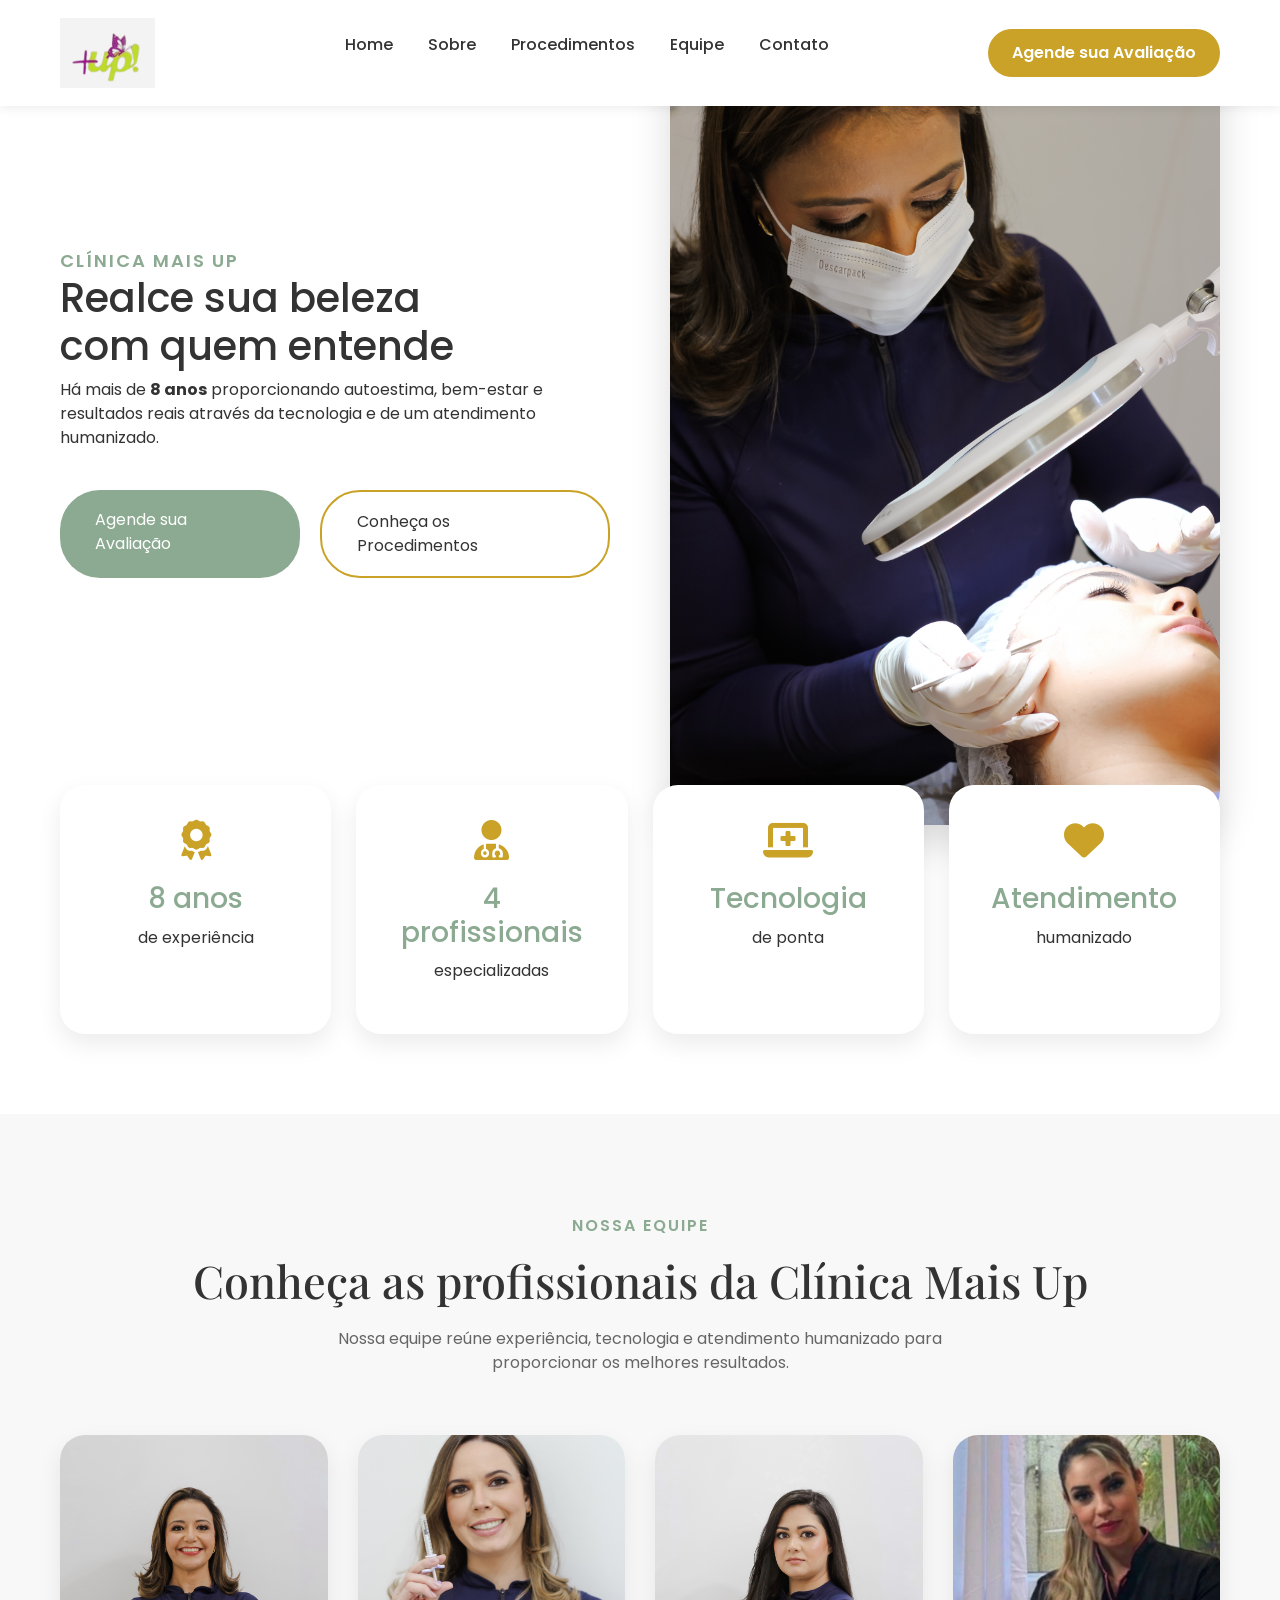
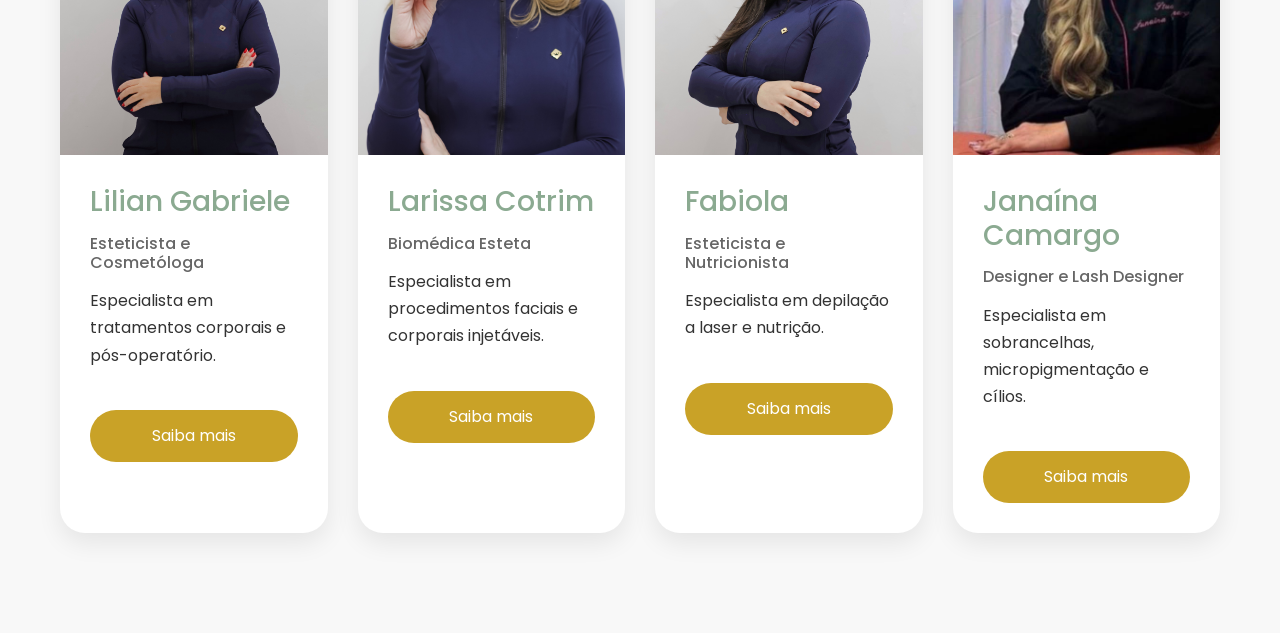
==== index.html @ cd829b00 "primeiro commit do site da Clinica Mais Up" ====
<!DOCTYPE html>
<html lang="pt-BR">
<head>
    <meta charset="UTF-8">
    <meta name="viewport" content="width=device-width, initial-scale=1.0">
    <title>Clínica Mais Up | Estética Avançada</title>

    <link rel="preconnect" href="https://fonts.googleapis.com">
    <link rel="preconnect" href="https://fonts.gstatic.com" crossorigin>
    <link href="https://fonts.googleapis.com/css2?family=Playfair+Display:wght@500;600;700&family=Poppins:wght@300;400;500;600&display=swap" rel="stylesheet">

    <link href="https://cdn.jsdelivr.net/npm/bootstrap@5.3.7/dist/css/bootstrap.min.css" rel="stylesheet">
    <link rel="stylesheet" href="https://cdnjs.cloudflare.com/ajax/libs/font-awesome/6.7.2/css/all.min.css">

    <link rel="stylesheet" href="assets/css/style.css">
    <link rel="stylesheet" href="assets/css/responsive.css">
</head>
<body>

    <!-- ===== HEADER ===== -->
    <header class="header">
        <div class="container">

            <a href="#home" class="logo">
                <img src="assets/img/logo/logo.png" alt="Clínica Mais Up">
            </a>

            <nav class="navbar navbar-expand-lg">
                <ul class="nav-links">
                    <li><a href="#home">Home</a></li>
                    <li><a href="#sobre">Sobre</a></li>
                    <li><a href="#procedimentos">Procedimentos</a></li>
                    <li><a href="#equipe">Equipe</a></li>
                    <li><a href="#contato">Contato</a></li>
                </ul>
            </nav>

            <a href="https://wa.me/5511985813441"
               target="_blank"
               class="btn-header">
                Agende sua Avaliação
            </a>

        </div>
    </header>

    <!-- ===== CONTEÚDO ===== -->
    <main>

        <section id="home">
                <div class="container hero-content">

        <!-- Texto -->

        <div class="hero-text">

            <span class="hero-subtitle">
                CLÍNICA MAIS UP
            </span>

            <h1>
                Realce sua beleza
                <br>
                <span>com quem entende</span>
            </h1>

            <p>

                Há mais de <strong>8 anos</strong> proporcionando autoestima,
                bem-estar e resultados reais através da tecnologia e
                de um atendimento humanizado.

            </p>

            <div class="hero-buttons">

                <a href="https://wa.me/5511985813441"
                   target="_blank"
                   class="btn-primary">

                    Agende sua Avaliação

                </a>

                <a href="#procedimentos"
                   class="btn-secondary">

                    Conheça os Procedimentos

                </a>

            </div>

        </div>

        <!-- Imagem -->

        <div class="hero-image">

            <img src="assets/img/banner/ilustracao.jpg"
                 alt="Clínica Mais Up">

        </div>

    </div>
        </section>

        <!-- ================= DIFERENCIAIS ================= -->

<section class="highlights">

    <div class="container cards">

        <div class="card-highlight">

            <i class="fa-solid fa-award"></i>

            <h3>8 anos</h3>

            <p>de experiência</p>

        </div>

        <div class="card-highlight">

            <i class="fa-solid fa-user-doctor"></i>

            <h3>4 profissionais</h3>

            <p>especializadas</p>

        </div>

        <div class="card-highlight">

            <i class="fa-solid fa-laptop-medical"></i>

            <h3>Tecnologia</h3>

            <p>de ponta</p>

        </div>

        <div class="card-highlight">

            <i class="fa-solid fa-heart"></i>

            <h3>Atendimento</h3>

            <p>humanizado</p>

        </div>

    </div>

</section>



<!-- ================= EQUIPE ================= -->

<section class="team" id="equipe">

    <div class="container">

        <div class="section-title">

            <span>NOSSA EQUIPE</span>

            <h2>
                Conheça as profissionais
                da Clínica Mais Up
            </h2>

            <p>

                Nossa equipe reúne experiência,
                tecnologia e atendimento humanizado
                para proporcionar os melhores resultados.

            </p>

        </div>

        <div class="team-grid">

            <!-- Lilian -->

            <div class="team-card">

                <img src="assets/img/equipe/lilian.jpg" alt="Lilian Gabriel">

                <div class="team-info">

                    <h3>Lilian Gabriele</h3>

                    <h4>Esteticista e Cosmetóloga</h4>

                    <p>

                        Especialista em tratamentos
                        corporais e pós-operatório.

                    </p>

                    <button class="team-button">
                        Saiba mais
                    </button>

                </div>

            </div>

            <!-- Larissa -->

            <div class="team-card">

                <img src="assets/img/equipe/larissa.jpg" alt="Larissa Cotrim">

                <div class="team-info">

                    <h3>Larissa Cotrim</h3>

                    <h4>Biomédica Esteta</h4>

                    <p>

                        Especialista em procedimentos
                        faciais e corporais injetáveis.

                    </p>

                    <button class="team-button">
                        Saiba mais
                    </button>

                </div>

            </div>

            <!-- Fabiola -->

            <div class="team-card">

                <img src="assets/img/equipe/fabiola.jpg" alt="Fabiola Nizola">

                <div class="team-info">

                    <h3>Fabiola</h3>

                    <h4>Esteticista e Nutricionista</h4>

                    <p>

                        Especialista em depilação
                        a laser e nutrição.

                    </p>

                    <button class="team-button">
                        Saiba mais
                    </button>

                </div>

            </div>

            <!-- Janaína -->

            <div class="team-card">

                <img src="assets/img/equipe/janaina.jpeg" alt="Janaína Camargo">

                <div class="team-info">

                    <h3>Janaína Camargo</h3>

                    <h4>Designer e Lash Designer</h4>

                    <p>

                        Especialista em sobrancelhas,
                        micropigmentação e cílios.

                    </p>

                    <button class="team-button">
                        Saiba mais
                    </button>

                </div>

            </div>

        </div>

    </div>

</section>

        <section id="sobre">
        </section>

        <section id="procedimentos">
        </section>

        <section id="equipe">
        </section>

        <section id="contato">
        </section>

    </main>

    <!-- ===== RODAPÉ ===== -->
    <footer>
    </footer>

    <!-- Scripts — apenas uma vez, no final -->
    <script src="https://cdn.jsdelivr.net/npm/bootstrap@5.3.7/dist/js/bootstrap.bundle.min.js"></script>
    <script src="assets/js/script.js"></script>

</body>
</html>
---- assets/css/style.css ----
/* ========================================
   VARIÁVEIS
======================================== */

:root {
    --primary: #8BAA91;
    --secondary: #C9A227;
    --white: #FFFFFF;
    --light: #F8F8F8;
    --dark: #333333;
}

/* ========================================
   RESET
======================================== */

* {
    margin: 0;
    padding: 0;
    box-sizing: border-box;
}

html {
    scroll-behavior: smooth;
}

body {
    font-family: 'Poppins', sans-serif;
    color: #333;
    background: #fff;
}

/* ========================================
   CONTAINER GENÉRICO
======================================== */

.container {
    max-width: 1200px;
    margin: 0 auto;
    padding: 0 20px;       /* Só espaçamento lateral — sem flex aqui */
}

/* ========================================
   HEADER
======================================== */

.header {
    position: fixed;
    top: 0;
    left: 0;
    width: 100%;
    background: var(--white);
    box-shadow: 0 2px 10px rgba(0, 0, 0, .08);
    z-index: 999;
}

/* Flex aplicado no wrapper interno do header, não no .container */
.header .container {
    display: flex;
    justify-content: space-between;
    align-items: center;
    padding-top: 18px;
    padding-bottom: 18px;
}

.logo img {
    height: 70px;
}

/* ========================================
   NAVEGAÇÃO
======================================== */

.nav-links {
    display: flex;
    list-style: none;
    gap: 35px;
}

.nav-links a {
    text-decoration: none;
    color: var(--dark);
    font-weight: 500;
    transition: color .3s;   /* Transição específica, não genérica */
}

.nav-links a:hover {
    color: var(--primary);
}

/* ========================================
   BOTÃO DO HEADER
======================================== */

.btn-header {
    display: inline-block;          /* Garante padding vertical correto */
    background: var(--secondary);
    color: var(--white);
    padding: 12px 24px;
    border-radius: 30px;
    text-decoration: none;
    font-weight: 600;
    transition: background .3s, color .3s;
}

.btn-header:hover {
    background: var(--primary);
    color: var(--white);            /* Garante que o texto não muda */
}

/*=====================================
 HERO
======================================*/

.hero{

    padding-top:140px;
    padding-bottom:70px;

    background:linear-gradient(
        135deg,
        #ffffff,
        #f5f9f5
    );

}

.hero-content{

    display:flex;

    align-items:center;

    justify-content:space-between;

    gap:60px;

}

.hero-text{

    flex:1;

}

.hero-subtitle{

    color:var(--primary);

    font-size:18px;

    font-weight:600;

    letter-spacing:2px;

}

.hero h1{

    margin-top:20px;

    font-size:65px;

    line-height:1.1;

    font-family:'Playfair Display', serif;

    color:var(--dark);

}

.hero h1 span{

    color:var(--primary);

}

.hero p{

    margin-top:30px;

    font-size:20px;

    line-height:1.8;

    color:#555;

}

.hero-buttons{

    margin-top:40px;

    display:flex;

    gap:20px;

}

.btn-primary{

    background:var(--primary);

    color:white;

    padding:18px 35px;

    border-radius:40px;

    text-decoration:none;

    transition:.3s;

}

.btn-primary:hover{

    background:#6b9077;

}

.btn-secondary{

    border:2px solid var(--secondary);

    color:var(--dark);

    padding:18px 35px;

    border-radius:40px;

    text-decoration:none;

    transition:.3s;

}

.btn-secondary:hover{

    background:var(--secondary);

    color:white;

}

.hero-image{

    flex:1;

    text-align:center;

}

.hero-image img{

    width:100%;

    max-width:550px;

    border-radius:35px;

    box-shadow:0 15px 40px rgba(0,0,0,.15);

}

/*=====================================
CARDS
======================================*/

.highlights{

    margin-top:-40px;

    margin-bottom:80px;

}

.cards{

    display:grid;

    grid-template-columns:repeat(4,1fr);

    gap:25px;

}

.card-highlight{

    background:white;

    padding:35px;

    border-radius:25px;

    text-align:center;

    box-shadow:0 10px 25px rgba(0,0,0,.08);

}

.card-highlight i{

    font-size:40px;

    color:var(--secondary);

}

.card-highlight h3{

    margin-top:20px;

    color:var(--primary);

}

.card-highlight p{

    margin-top:10px;

}

/*=====================================
EQUIPE
======================================*/

.team{

    padding:100px 0;

    background:#F8F8F8;

}

.section-title{

    text-align:center;

    margin-bottom:60px;

}

.section-title span{

    color:var(--primary);

    font-weight:600;

    letter-spacing:2px;

}

.section-title h2{

    font-family:'Playfair Display', serif;

    font-size:45px;

    margin-top:15px;

}

.section-title p{

    margin-top:20px;

    max-width:700px;

    margin-inline:auto;

    color:#666;

}

.team-grid{

    display:grid;

    grid-template-columns:repeat(4,1fr);

    gap:30px;

}

.team-card{

    background:white;

    border-radius:25px;

    overflow:hidden;

    transition:.3s;

    box-shadow:0 10px 25px rgba(0,0,0,.08);

}

.team-card:hover{

    transform:translateY(-10px);

}

.team-card img{

    width:100%;

    height:320px;

    object-fit:cover;

}

.team-info{

    padding:30px;

}

.team-info h3{

    color:var(--primary);

}

.team-info h4{

    margin:15px 0;

    font-size:16px;

    color:#666;

}

.team-info p{

    line-height:1.7;

}

.team-button{

    margin-top:25px;

    width:100%;

    border:none;

    padding:14px;

    background:var(--secondary);

    color:white;

    border-radius:30px;

    cursor:pointer;

    transition:.3s;

}

.team-button:hover{

    background:var(--primary);

}
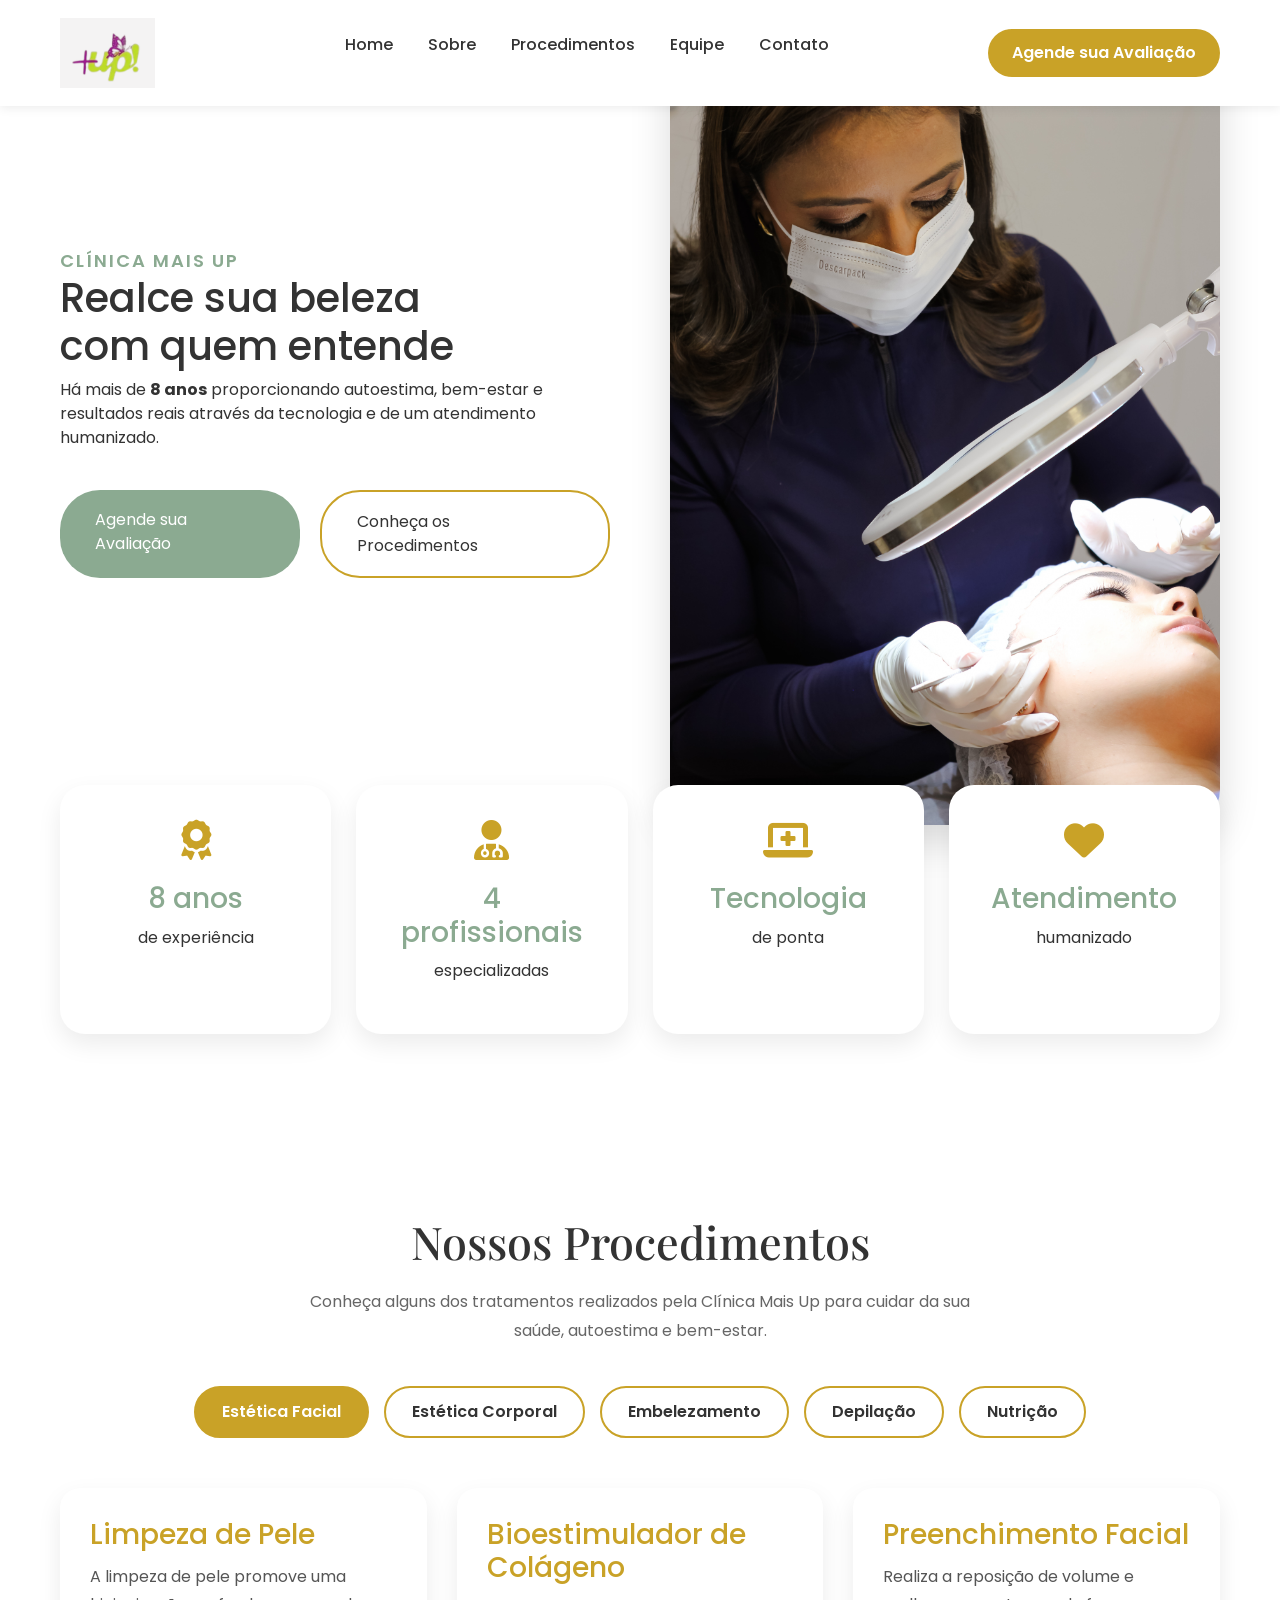
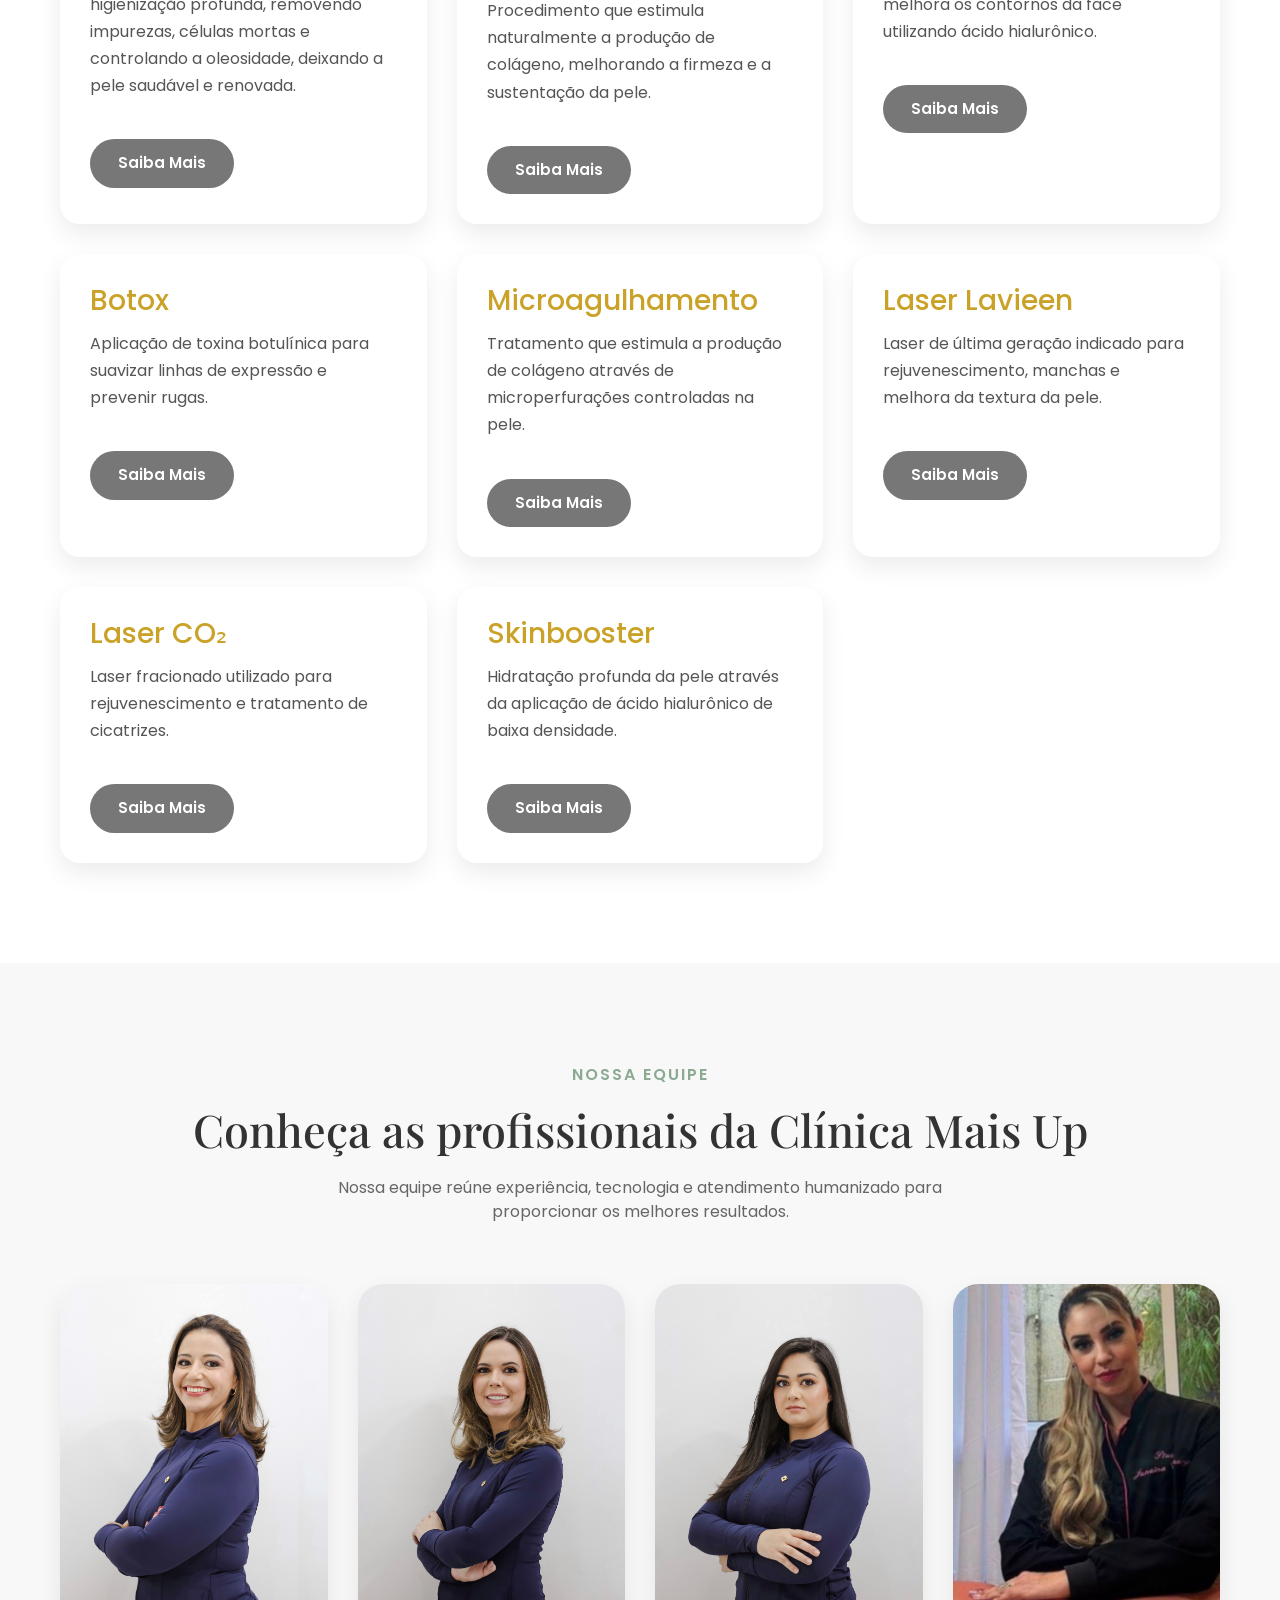
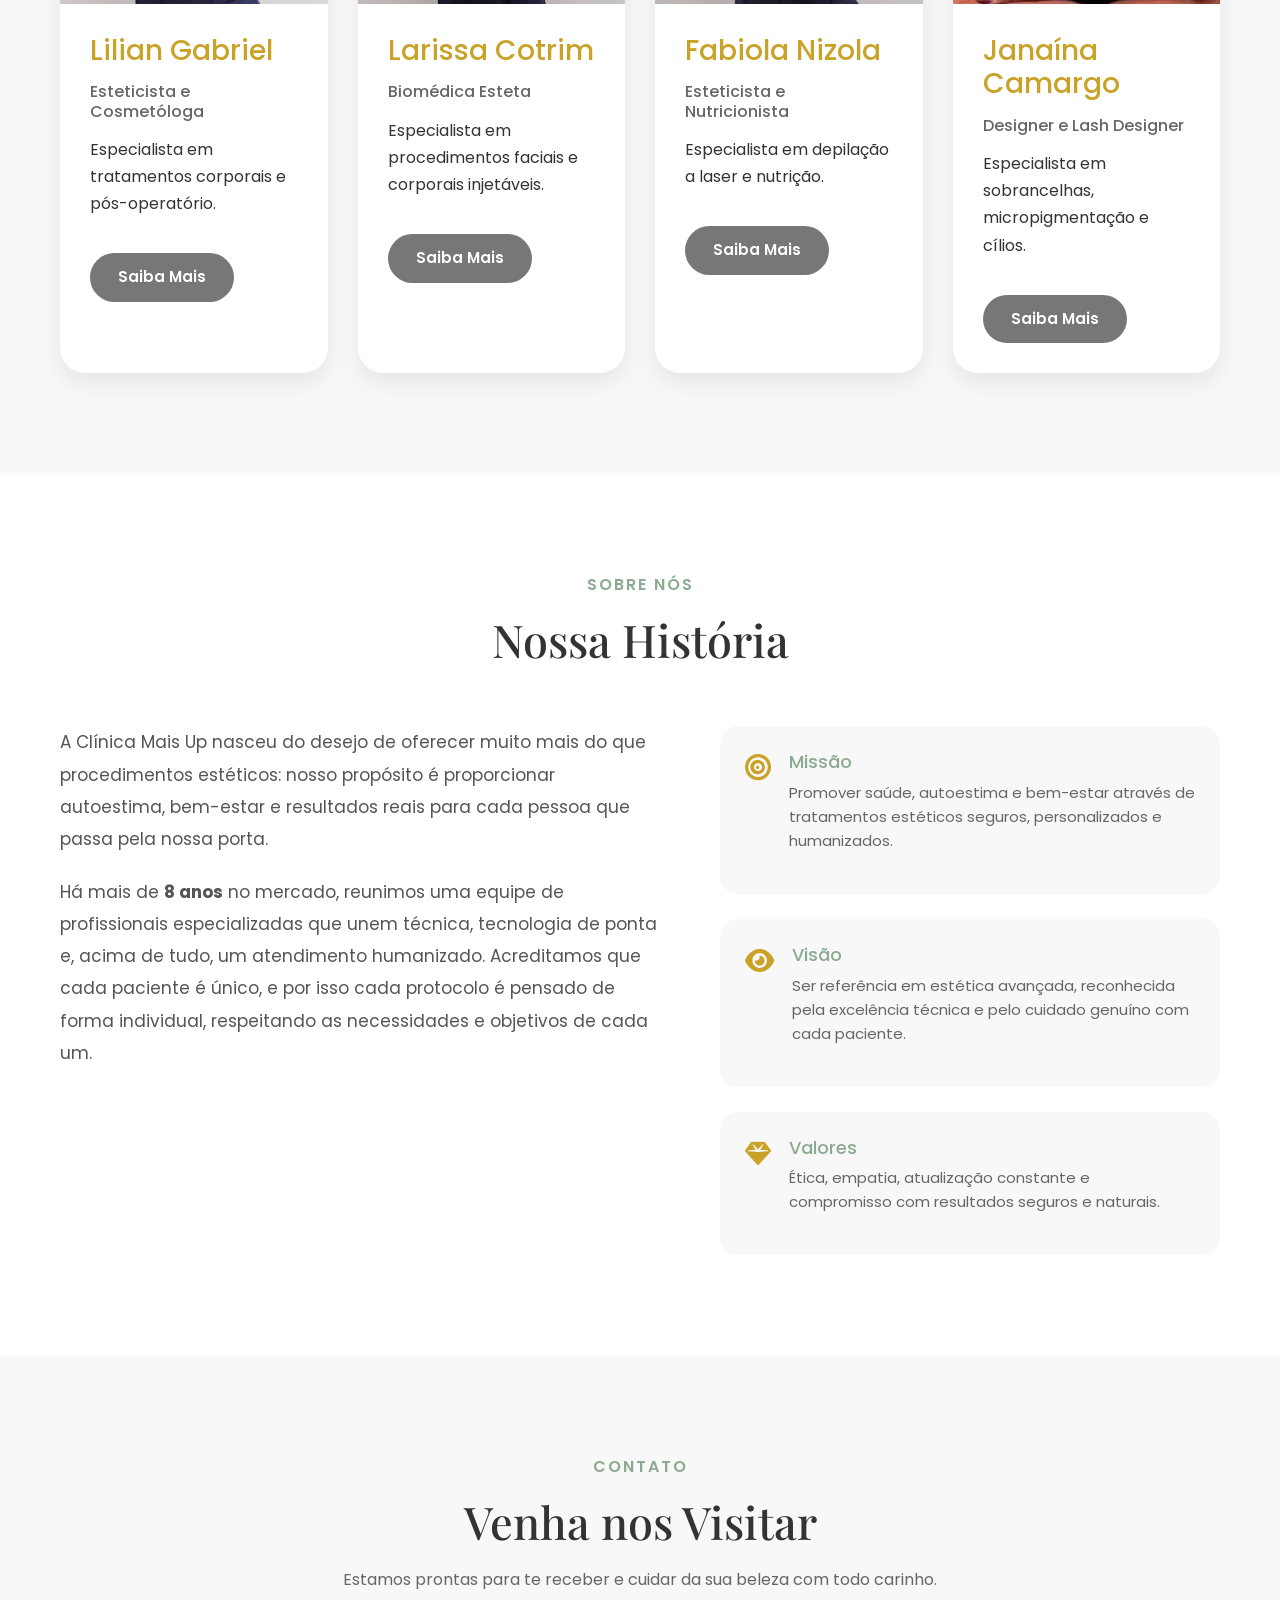
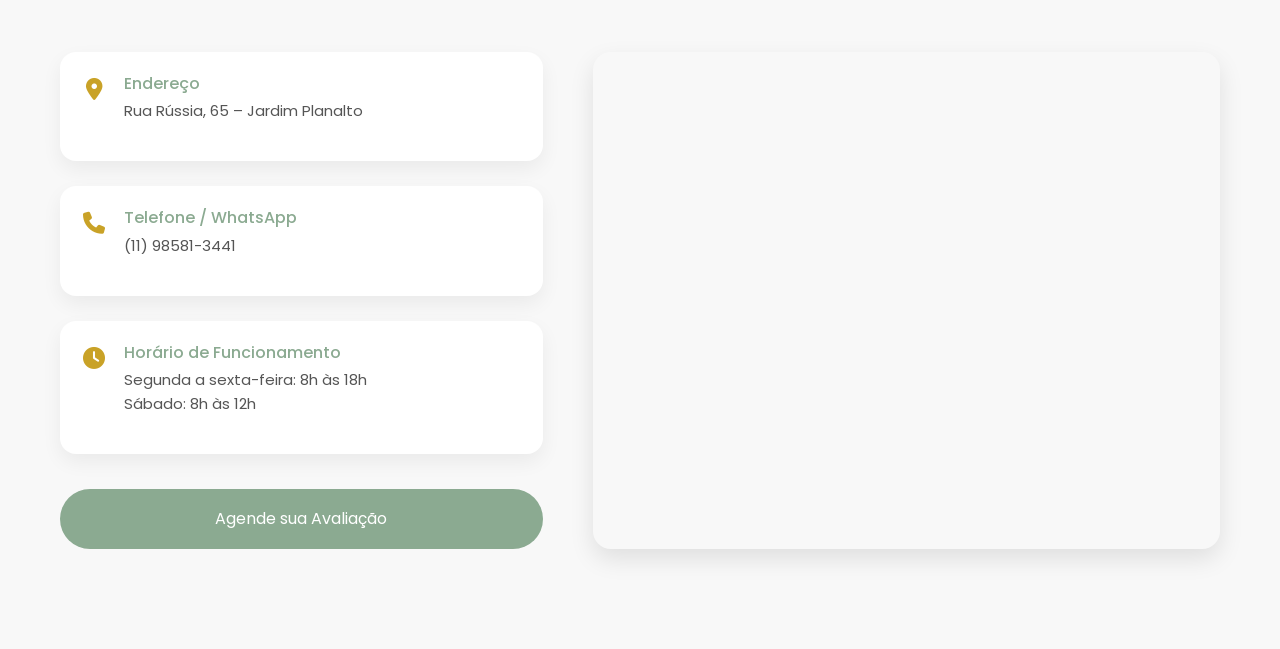
==== commit 773ea00d: "Atualiza página de procedimentos e equipe da Clínica Mais Up" ====
--- a/index.html
+++ b/index.html
@@ -155,7 +155,51 @@
 
 </section>
 
-
+        <!-- ========================================= -->
+        <!-- PROCEDIMENTOS -->
+        <!-- ========================================= -->
+
+        <section id="procedimentos">
+
+            <div class="container">
+
+                <h2>Nossos Procedimentos</h2>
+
+                <p class="subtitulo">
+                    Conheça alguns dos tratamentos realizados pela Clínica Mais Up para cuidar da sua saúde, autoestima e bem-estar.
+                </p>
+
+                <div class="categorias">
+
+                    <button class="categoria ativa" data-categoria="facial">
+                        Estética Facial
+                    </button>
+
+                    <button class="categoria" data-categoria="corporal">
+                        Estética Corporal
+                    </button>
+
+                    <button class="categoria" data-categoria="embelezamento">
+                        Embelezamento
+                    </button>
+
+                    <button class="categoria" data-categoria="depilacao">
+                        Depilação
+                    </button>
+
+                    <button class="categoria" data-categoria="nutricao">
+                        Nutrição
+                    </button>
+
+                </div>
+
+                <div id="listaProcedimentos" class="cards-procedimentos">
+
+                </div>
+
+            </div>
+
+        </section>
 
 <!-- ================= EQUIPE ================= -->
 
@@ -192,7 +236,7 @@
 
                 <div class="team-info">
 
-                    <h3>Lilian Gabriele</h3>
+                    <h3>Lilian Gabriel</h3>
 
                     <h4>Esteticista e Cosmetóloga</h4>
 
@@ -203,9 +247,12 @@
 
                     </p>
 
-                    <button class="team-button">
-                        Saiba mais
-                    </button>
+                   <button class="btn-saiba"
+                    onclick="abrirModal('lilian')">
+
+Saiba Mais
+
+</button>
 
                 </div>
 
@@ -230,9 +277,12 @@
 
                     </p>
 
-                    <button class="team-button">
-                        Saiba mais
-                    </button>
+                   <button class="btn-saiba"
+                    onclick="abrirModal('larissa')">
+
+Saiba Mais
+
+</button>
 
                 </div>
 
@@ -246,7 +296,7 @@
 
                 <div class="team-info">
 
-                    <h3>Fabiola</h3>
+                    <h3>Fabiola Nizola</h3>
 
                     <h4>Esteticista e Nutricionista</h4>
 
@@ -257,8 +307,12 @@
 
                     </p>
 
-                    <button class="team-button">
-                        Saiba mais
+
+                    <button class="btn-saiba"
+                     onclick="abrirModal('fabiola')">
+
+                    Saiba Mais
+
                     </button>
 
                 </div>
@@ -284,8 +338,11 @@
 
                     </p>
 
-                    <button class="team-button">
-                        Saiba mais
+                    <button class="btn-saiba"
+                    onclick="abrirModal('janaina')">
+
+                    Saiba Mais
+
                     </button>
 
                 </div>
@@ -298,27 +355,239 @@
 
 </section>
 
-        <section id="sobre">
+        <section id="sobre" class="sobre">
+
+            <div class="container">
+
+                <div class="section-title">
+                    <span>SOBRE NÓS</span>
+                    <h2>Nossa História</h2>
+                </div>
+
+                <div class="sobre-content">
+
+                    <div class="sobre-texto">
+
+                        <p>
+                            A Clínica Mais Up nasceu do desejo de oferecer muito mais do que
+                            procedimentos estéticos: nosso propósito é proporcionar autoestima,
+                            bem-estar e resultados reais para cada pessoa que passa pela nossa porta.
+                        </p>
+
+                        <p>
+                            Há mais de <strong>8 anos</strong> no mercado, reunimos uma equipe de
+                            profissionais especializadas que unem técnica, tecnologia de ponta e,
+                            acima de tudo, um atendimento humanizado. Acreditamos que cada paciente
+                            é único, e por isso cada protocolo é pensado de forma individual, respeitando
+                            as necessidades e objetivos de cada um.
+                        </p>
+
+                    </div>
+
+                    <div class="sobre-valores">
+
+                        <div class="valor-item">
+                            <i class="fa-solid fa-bullseye"></i>
+                            <div>
+                                <h4>Missão</h4>
+                                <p>Promover saúde, autoestima e bem-estar através de tratamentos estéticos seguros, personalizados e humanizados.</p>
+                            </div>
+                        </div>
+
+                        <div class="valor-item">
+                            <i class="fa-solid fa-eye"></i>
+                            <div>
+                                <h4>Visão</h4>
+                                <p>Ser referência em estética avançada, reconhecida pela excelência técnica e pelo cuidado genuíno com cada paciente.</p>
+                            </div>
+                        </div>
+
+                        <div class="valor-item">
+                            <i class="fa-solid fa-gem"></i>
+                            <div>
+                                <h4>Valores</h4>
+                                <p>Ética, empatia, atualização constante e compromisso com resultados seguros e naturais.</p>
+                            </div>
+                        </div>
+
+                    </div>
+
+                </div>
+
+            </div>
+
         </section>
 
-        <section id="procedimentos">
+        <section id="contato" class="contato">
+
+            <div class="container">
+
+                <div class="section-title">
+                    <span>CONTATO</span>
+                    <h2>Venha nos Visitar</h2>
+                    <p>Estamos prontas para te receber e cuidar da sua beleza com todo carinho.</p>
+                </div>
+
+                <div class="contato-content">
+
+                    <div class="contato-info">
+
+                        <div class="info-item">
+                            <i class="fa-solid fa-location-dot"></i>
+                            <div>
+                                <h4>Endereço</h4>
+                                <p>Rua Rússia, 65 – Jardim Planalto</p>
+                            </div>
+                        </div>
+
+                        <div class="info-item">
+                            <i class="fa-solid fa-phone"></i>
+                            <div>
+                                <h4>Telefone / WhatsApp</h4>
+                                <p><a href="https://wa.me/5511985813441" target="_blank">(11) 98581-3441</a></p>
+                            </div>
+                        </div>
+
+                        <div class="info-item">
+                            <i class="fa-solid fa-clock"></i>
+                            <div>
+                                <h4>Horário de Funcionamento</h4>
+                                <p>
+                                    Segunda a sexta-feira: 8h às 18h<br>
+                                    Sábado: 8h às 12h
+                                </p>
+                            </div>
+                        </div>
+
+                        <a href="https://wa.me/5511985813441" target="_blank" class="btn-primary">
+                            Agende sua Avaliação
+                        </a>
+
+                    </div>
+
+                    <div class="contato-mapa">
+                        <iframe
+                            src="https://www.google.com/maps?q=Rua+R%C3%BAssia,+65,+Jardim+Planalto&output=embed"
+                            width="100%"
+                            height="100%"
+                            style="border:0;"
+                            allowfullscreen=""
+                            loading="lazy">
+                        </iframe>
+                    </div>
+
+                </div>
+
+            </div>
+
         </section>
 
-        <section id="equipe">
-        </section>
-
-        <section id="contato">
-        </section>
-
     </main>
+
+    <!-- Modal Profissionais -->
+    <div id="modalProfissional" class="modal">
+
+        <div class="modal-content">
+
+            <span class="fechar" onclick="fecharModal()">&times;</span>
+
+            <h2 id="modalNome"></h2>
+
+            <p id="modalCargo" class="cargo-modal"></p>
+
+            <hr>
+
+            <div class="modal-section">
+                <h3>Formação</h3>
+                <p id="modalFormacao"></p>
+            </div>
+
+            <div class="modal-section">
+                <h3>Sobre</h3>
+                <p id="modalSobre"></p>
+            </div>
+
+            <div class="modal-section">
+                <h3>Especialidades</h3>
+                <ul id="modalEspecialidades"></ul>
+            </div>
+
+            <div class="modal-section">
+                <h3>Missão</h3>
+                <p id="modalMissao"></p>
+            </div>
+
+            <a
+                id="btnWhatsapp"
+                class="btn-whatsapp"
+                target="_blank">
+                Agendar pelo WhatsApp
+            </a>
+
+        </div>
+
+    </div>
+    <!-- ================= FIM MODAL PROFISSIONAIS ================= -->
+
+    <!-- ========================================= -->
+    <!-- MODAL PROCEDIMENTOS -->
+    <!-- ========================================= -->
+
+    <div id="modalProcedimento" class="modal">
+
+        <div class="modal-content">
+
+            <span class="fechar" onclick="fecharModalProcedimento()">&times;</span>
+
+            <h2 id="tituloProcedimento"></h2>
+
+            <hr>
+
+            <div class="modal-section">
+
+                <h3>O que é</h3>
+
+                <p id="descricaoProcedimento"></p>
+
+            </div>
+
+            <div class="modal-section">
+
+                <h3>Benefícios</h3>
+
+                <ul id="beneficiosProcedimento"></ul>
+
+            </div>
+
+            <div class="modal-section">
+
+                <h3>Indicações</h3>
+
+                <p id="indicacoesProcedimento"></p>
+
+            </div>
+
+            <a
+                id="btnWhatsappProcedimento"
+                class="btn-whatsapp"
+                target="_blank">
+
+                Agendar pelo WhatsApp
+
+            </a>
+
+        </div>
+
+    </div>
+    <!-- ================= FIM MODAL PROCEDIMENTOS ================= -->
 
     <!-- ===== RODAPÉ ===== -->
     <footer>
     </footer>
 
-    <!-- Scripts — apenas uma vez, no final -->
+    <!-- Scripts -->
     <script src="https://cdn.jsdelivr.net/npm/bootstrap@5.3.7/dist/js/bootstrap.bundle.min.js"></script>
-    <script src="assets/js/script.js"></script>
+    <script src="js/script.js"></script>
 
 </body>
 </html>
--- a/assets/css/style.css
+++ b/assets/css/style.css
@@ -37,7 +37,7 @@
 .container {
     max-width: 1200px;
     margin: 0 auto;
-    padding: 0 20px;       /* Só espaçamento lateral — sem flex aqui */
+    padding: 0 20px;
 }
 
 /* ========================================
@@ -54,7 +54,6 @@
     z-index: 999;
 }
 
-/* Flex aplicado no wrapper interno do header, não no .container */
 .header .container {
     display: flex;
     justify-content: space-between;
@@ -81,7 +80,7 @@
     text-decoration: none;
     color: var(--dark);
     font-weight: 500;
-    transition: color .3s;   /* Transição específica, não genérica */
+    transition: color .3s;
 }
 
 .nav-links a:hover {
@@ -93,7 +92,7 @@
 ======================================== */
 
 .btn-header {
-    display: inline-block;          /* Garante padding vertical correto */
+    display: inline-block;
     background: var(--secondary);
     color: var(--white);
     padding: 12px 24px;
@@ -105,7 +104,7 @@
 
 .btn-header:hover {
     background: var(--primary);
-    color: var(--white);            /* Garante que o texto não muda */
+    color: var(--white);
 }
 
 /*=====================================
@@ -113,154 +112,91 @@
 ======================================*/
 
 .hero{
-
     padding-top:140px;
     padding-bottom:70px;
-
-    background:linear-gradient(
-        135deg,
-        #ffffff,
-        #f5f9f5
-    );
-
+    background:linear-gradient(135deg, #ffffff, #f5f9f5);
 }
 
 .hero-content{
-
-    display:flex;
-
+    display:flex;
     align-items:center;
-
     justify-content:space-between;
-
     gap:60px;
-
 }
 
 .hero-text{
-
     flex:1;
-
 }
 
 .hero-subtitle{
-
     color:var(--primary);
-
     font-size:18px;
-
     font-weight:600;
-
     letter-spacing:2px;
-
 }
 
 .hero h1{
-
     margin-top:20px;
-
     font-size:65px;
-
     line-height:1.1;
-
     font-family:'Playfair Display', serif;
-
     color:var(--dark);
-
 }
 
 .hero h1 span{
-
     color:var(--primary);
-
 }
 
 .hero p{
-
     margin-top:30px;
-
     font-size:20px;
-
     line-height:1.8;
-
     color:#555;
-
 }
 
 .hero-buttons{
-
     margin-top:40px;
-
-    display:flex;
-
+    display:flex;
     gap:20px;
-
 }
 
 .btn-primary{
-
     background:var(--primary);
-
     color:white;
-
     padding:18px 35px;
-
     border-radius:40px;
-
     text-decoration:none;
-
     transition:.3s;
-
 }
 
 .btn-primary:hover{
-
     background:#6b9077;
-
 }
 
 .btn-secondary{
-
     border:2px solid var(--secondary);
-
     color:var(--dark);
-
     padding:18px 35px;
-
     border-radius:40px;
-
     text-decoration:none;
-
     transition:.3s;
-
 }
 
 .btn-secondary:hover{
-
     background:var(--secondary);
-
     color:white;
-
 }
 
 .hero-image{
-
     flex:1;
-
-    text-align:center;
-
+    text-align:center;
 }
 
 .hero-image img{
-
     width:100%;
-
     max-width:550px;
-
     border-radius:35px;
-
     box-shadow:0 15px 40px rgba(0,0,0,.15);
-
 }
 
 /*=====================================
@@ -268,57 +204,57 @@
 ======================================*/
 
 .highlights{
-
     margin-top:-40px;
-
     margin-bottom:80px;
-
 }
 
 .cards{
-
     display:grid;
-
     grid-template-columns:repeat(4,1fr);
-
     gap:25px;
-
 }
 
 .card-highlight{
-
     background:white;
-
     padding:35px;
-
     border-radius:25px;
-
-    text-align:center;
-
+    text-align:center;
     box-shadow:0 10px 25px rgba(0,0,0,.08);
-
 }
 
 .card-highlight i{
-
     font-size:40px;
-
-    color:var(--secondary);
-
+    color:var(--secondary);
 }
 
 .card-highlight h3{
-
     margin-top:20px;
-
     color:var(--primary);
-
 }
 
 .card-highlight p{
-
     margin-top:10px;
-
+}
+
+.profissional-card{
+    background:#fff;
+    border-radius:18px;
+    overflow:hidden;
+    transition:.35s;
+    box-shadow:0 8px 20px rgba(0,0,0,.08);
+}
+
+.profissional-card:hover{
+    transform:translateY(-10px);
+    box-shadow:0 18px 35px rgba(0,0,0,.18);
+}
+
+.profissional-card img{
+    transition:.35s;
+}
+
+.profissional-card:hover img{
+    transform:scale(1.05);
 }
 
 /*=====================================
@@ -326,145 +262,527 @@
 ======================================*/
 
 .team{
-
     padding:100px 0;
-
     background:#F8F8F8;
-
 }
 
 .section-title{
-
-    text-align:center;
-
+    text-align:center;
     margin-bottom:60px;
-
 }
 
 .section-title span{
-
     color:var(--primary);
-
     font-weight:600;
-
     letter-spacing:2px;
-
 }
 
 .section-title h2{
-
     font-family:'Playfair Display', serif;
-
     font-size:45px;
-
     margin-top:15px;
-
 }
 
 .section-title p{
-
     margin-top:20px;
-
     max-width:700px;
-
     margin-inline:auto;
-
     color:#666;
-
 }
 
 .team-grid{
-
     display:grid;
-
     grid-template-columns:repeat(4,1fr);
-
     gap:30px;
-
 }
 
 .team-card{
-
     background:white;
-
     border-radius:25px;
-
     overflow:hidden;
-
     transition:.3s;
-
     box-shadow:0 10px 25px rgba(0,0,0,.08);
-
 }
 
 .team-card:hover{
-
     transform:translateY(-10px);
-
 }
 
 .team-card img{
-
     width:100%;
-
     height:320px;
-
     object-fit:cover;
-
 }
 
 .team-info{
-
     padding:30px;
-
 }
 
 .team-info h3{
-
+    color:var(--secondary);
+}
+
+.team-info h4{
+    margin:15px 0;
+    font-size:16px;
+    color:#666;
+}
+
+.team-info p{
+    line-height:1.7;
+}
+
+.team-button{
+    margin-top:25px;
+    width:100%;
+    border:none;
+    padding:14px;
+    background:var(--secondary);
+    color:white;
+    border-radius:30px;
+    cursor:pointer;
+    transition:.3s;
+}
+
+.team-button:hover{
+    background:var(--primary);
+}
+
+/* ===========================================
+   MODAL DOS PROFISSIONAIS
+   (versão consolidada — duplicatas removidas,
+   últimas alterações aplicadas como override)
+=========================================== */
+
+.modal{
+    display:none;
+    position:fixed;
+    inset:0;
+    width:100%;
+    height:100%;
+    justify-content:center;
+    align-items:center;
+    background:rgba(25,25,25,.40);
+    backdrop-filter:blur(8px);
+    animation:fade .3s;
+    z-index:9999;
+}
+
+@keyframes fade{
+    from{
+        opacity:0;
+    }
+    to{
+        opacity:1;
+    }
+}
+
+.modal-content{
+    background:#fff;
+    width:90%;
+    max-width:700px;
+    max-height:90vh;
+    overflow:auto;
+    border-radius:18px;
+    padding:40px;
+    text-align:center;
+    position:relative;
+    animation:modal .35s ease;
+    box-shadow:0 15px 45px rgba(0,0,0,.25);
+}
+
+@keyframes zoom{
+    from{
+        transform:scale(.8);
+        opacity:0;
+    }
+    to{
+        transform:scale(1);
+        opacity:1;
+    }
+}
+
+@keyframes modal{
+    0%{
+        opacity:0;
+        transform:translateY(35px) scale(.95);
+    }
+    100%{
+        opacity:1;
+        transform:translateY(0) scale(1);
+    }
+}
+
+.fechar{
+    position:absolute;
+    top:20px;
+    right:25px;
+    width:42px;
+    height:42px;
+    border-radius:50%;
+    display:flex;
+    justify-content:center;
+    align-items:center;
+    font-size:28px;
+    cursor:pointer;
+    color:var(--secondary);
+    transition:.3s;
+}
+
+.fechar:hover{
+    background:#FBF3DD;
+    transform:rotate(90deg);
+    color:#a4801d;
+}
+
+#modalNome{
+    text-align:center;
+    color:var(--secondary);
+    font-size:32px;
+    margin-bottom:8px;
+}
+
+.cargo-modal{
+    text-align:center;
+    color:#777;
+    font-size:18px;
+    margin-bottom:25px;
+}
+
+.modal hr{
+    border:none;
+    height:1px;
+    background:#EEDFB0;
+    margin-bottom:30px;
+}
+
+.modal-section{
+    border-bottom:1px solid #EEDFB0;
+    padding-bottom:20px;
+    margin-bottom:25px;
+}
+
+.modal-section h3{
+    color:var(--secondary);
+    margin-bottom:15px;
+    font-size:22px;
+    font-weight:700;
+}
+
+.modal-section p{
+    color:#555;
+    line-height:1.8;
+}
+
+.modal-section ul{
+    padding-left:0;
+    list-style:none;
+}
+
+.modal-section li{
+    margin-bottom:10px;
+    color:#555;
+}
+
+.btn-whatsapp{
+    display:block;
+    width:320px;
+    margin:auto;
+    text-align:center;
+    text-decoration:none;
+    background:#25D366;
+    color:white;
+    padding:16px;
+    border-radius:40px;
+    font-size:17px;
+    font-weight:bold;
+    transition:.35s;
+}
+
+.btn-whatsapp:hover{
+    background:#1EBE5D;
+    transform:translateY(-4px);
+    box-shadow:0 15px 30px rgba(37,211,102,.35);
+}
+
+.btn-saiba{
+    display:inline-block;
+    margin-top:20px;
+    padding:13px 28px;
+    background:#777777;
+    color:white;
+    border:none;
+    border-radius:40px;
+    cursor:pointer;
+    font-size:15px;
+    font-weight:600;
+    transition:.35s;
+}
+
+.btn-saiba:hover{
+    background:#5a5a5a;
+    transform:translateY(-3px);
+    box-shadow:0 8px 20px rgba(0,0,0,.25);
+}
+
+@media(max-width:768px){
+    .modal-content{
+        padding:25px;
+    }
+    #modalNome{
+        font-size:26px;
+    }
+    .cargo-modal{
+        font-size:16px;
+    }
+    .btn-whatsapp{
+        width:100%;
+    }
+}
+
+/*=====================================
+PROCEDIMENTOS
+======================================*/
+
+#procedimentos{
+    padding:100px 0;
+    text-align:center;
+}
+
+#procedimentos h2{
+    font-family:'Playfair Display', serif;
+    font-size:45px;
+    color:var(--dark);
+}
+
+#procedimentos .subtitulo{
+    max-width:700px;
+    margin:20px auto 40px;
+    color:#666;
+    line-height:1.8;
+}
+
+.categorias{
+    display:flex;
+    flex-wrap:wrap;
+    justify-content:center;
+    gap:15px;
+    margin-bottom:50px;
+}
+
+.categoria{
+    border:2px solid var(--secondary);
+    background:transparent;
+    color:var(--dark);
+    padding:12px 26px;
+    border-radius:40px;
+    cursor:pointer;
+    font-weight:600;
+    font-family:'Poppins', sans-serif;
+    transition:.3s;
+}
+
+.categoria:hover{
+    background:var(--secondary);
+    color:white;
+}
+
+.categoria.ativa{
+    background:var(--secondary);
+    color:white;
+}
+
+.cards-procedimentos{
+    display:grid;
+    grid-template-columns:repeat(3,1fr);
+    gap:30px;
+    text-align:left;
+}
+
+.card-procedimento{
+    background:white;
+    border-radius:20px;
+    padding:30px;
+    box-shadow:0 10px 25px rgba(0,0,0,.08);
+    transition:.3s;
+}
+
+.card-procedimento:hover{
+    transform:translateY(-8px);
+    box-shadow:0 18px 35px rgba(0,0,0,.15);
+}
+
+.card-procedimento h3{
+    color:var(--secondary);
+    margin-bottom:12px;
+}
+
+.card-procedimento p{
+    color:#555;
+    line-height:1.7;
+    margin-bottom:20px;
+}
+
+.sem-procedimentos{
+    grid-column:1/-1;
+    text-align:center;
+    color:#777;
+}
+
+@media(max-width:992px){
+    .cards-procedimentos{
+        grid-template-columns:repeat(2,1fr);
+    }
+}
+
+@media(max-width:600px){
+    .cards-procedimentos{
+        grid-template-columns:1fr;
+    }
+}
+
+/*=====================================
+SOBRE
+======================================*/
+
+.sobre{
+    padding:100px 0;
+}
+
+.sobre-content{
+    display:flex;
+    gap:60px;
+    margin-top:20px;
+}
+
+.sobre-texto{
+    flex:1.2;
+}
+
+.sobre-texto p{
+    color:#555;
+    line-height:1.9;
+    font-size:17px;
+    margin-bottom:20px;
+}
+
+.sobre-valores{
+    flex:1;
+    display:flex;
+    flex-direction:column;
+    gap:25px;
+}
+
+.valor-item{
+    display:flex;
+    align-items:flex-start;
+    gap:18px;
+    background:var(--light);
+    padding:25px;
+    border-radius:18px;
+}
+
+.valor-item i{
+    font-size:26px;
+    color:var(--secondary);
+    margin-top:4px;
+}
+
+.valor-item h4{
     color:var(--primary);
-
-}
-
-.team-info h4{
-
-    margin:15px 0;
-
+    margin-bottom:8px;
+    font-size:18px;
+}
+
+.valor-item p{
+    color:#666;
+    line-height:1.6;
+    font-size:15px;
+}
+
+/*=====================================
+CONTATO
+======================================*/
+
+.contato{
+    padding:100px 0;
+    background:var(--light);
+}
+
+.contato-content{
+    display:flex;
+    gap:50px;
+    margin-top:20px;
+    align-items:stretch;
+}
+
+.contato-info{
+    flex:1;
+    display:flex;
+    flex-direction:column;
+    gap:25px;
+}
+
+.info-item{
+    display:flex;
+    align-items:flex-start;
+    gap:18px;
+    background:white;
+    padding:22px;
+    border-radius:16px;
+    box-shadow:0 8px 20px rgba(0,0,0,.06);
+}
+
+.info-item i{
+    font-size:22px;
+    color:var(--secondary);
+    margin-top:4px;
+    width:24px;
+    text-align:center;
+}
+
+.info-item h4{
+    color:var(--primary);
+    margin-bottom:6px;
     font-size:16px;
-
-    color:#666;
-
-}
-
-.team-info p{
-
-    line-height:1.7;
-
-}
-
-.team-button{
-
-    margin-top:25px;
-
-    width:100%;
-
-    border:none;
-
-    padding:14px;
-
-    background:var(--secondary);
-
-    color:white;
-
-    border-radius:30px;
-
-    cursor:pointer;
-
-    transition:.3s;
-
-}
-
-.team-button:hover{
-
-    background:var(--primary);
-
+}
+
+.info-item p{
+    color:#555;
+    line-height:1.6;
+    font-size:15px;
+}
+
+.info-item p a{
+    color:#555;
+    text-decoration:none;
+}
+
+.info-item p a:hover{
+    color:var(--secondary);
+}
+
+.contato-info .btn-primary{
+    display:inline-block;
+    text-align:center;
+    margin-top:10px;
+}
+
+.contato-mapa{
+    flex:1.3;
+    min-height:400px;
+    border-radius:18px;
+    overflow:hidden;
+    box-shadow:0 10px 25px rgba(0,0,0,.1);
+}
+
+@media(max-width:900px){
+    .sobre-content,
+    .contato-content{
+        flex-direction:column;
+    }
+
+    .contato-mapa{
+        min-height:300px;
+    }
 }
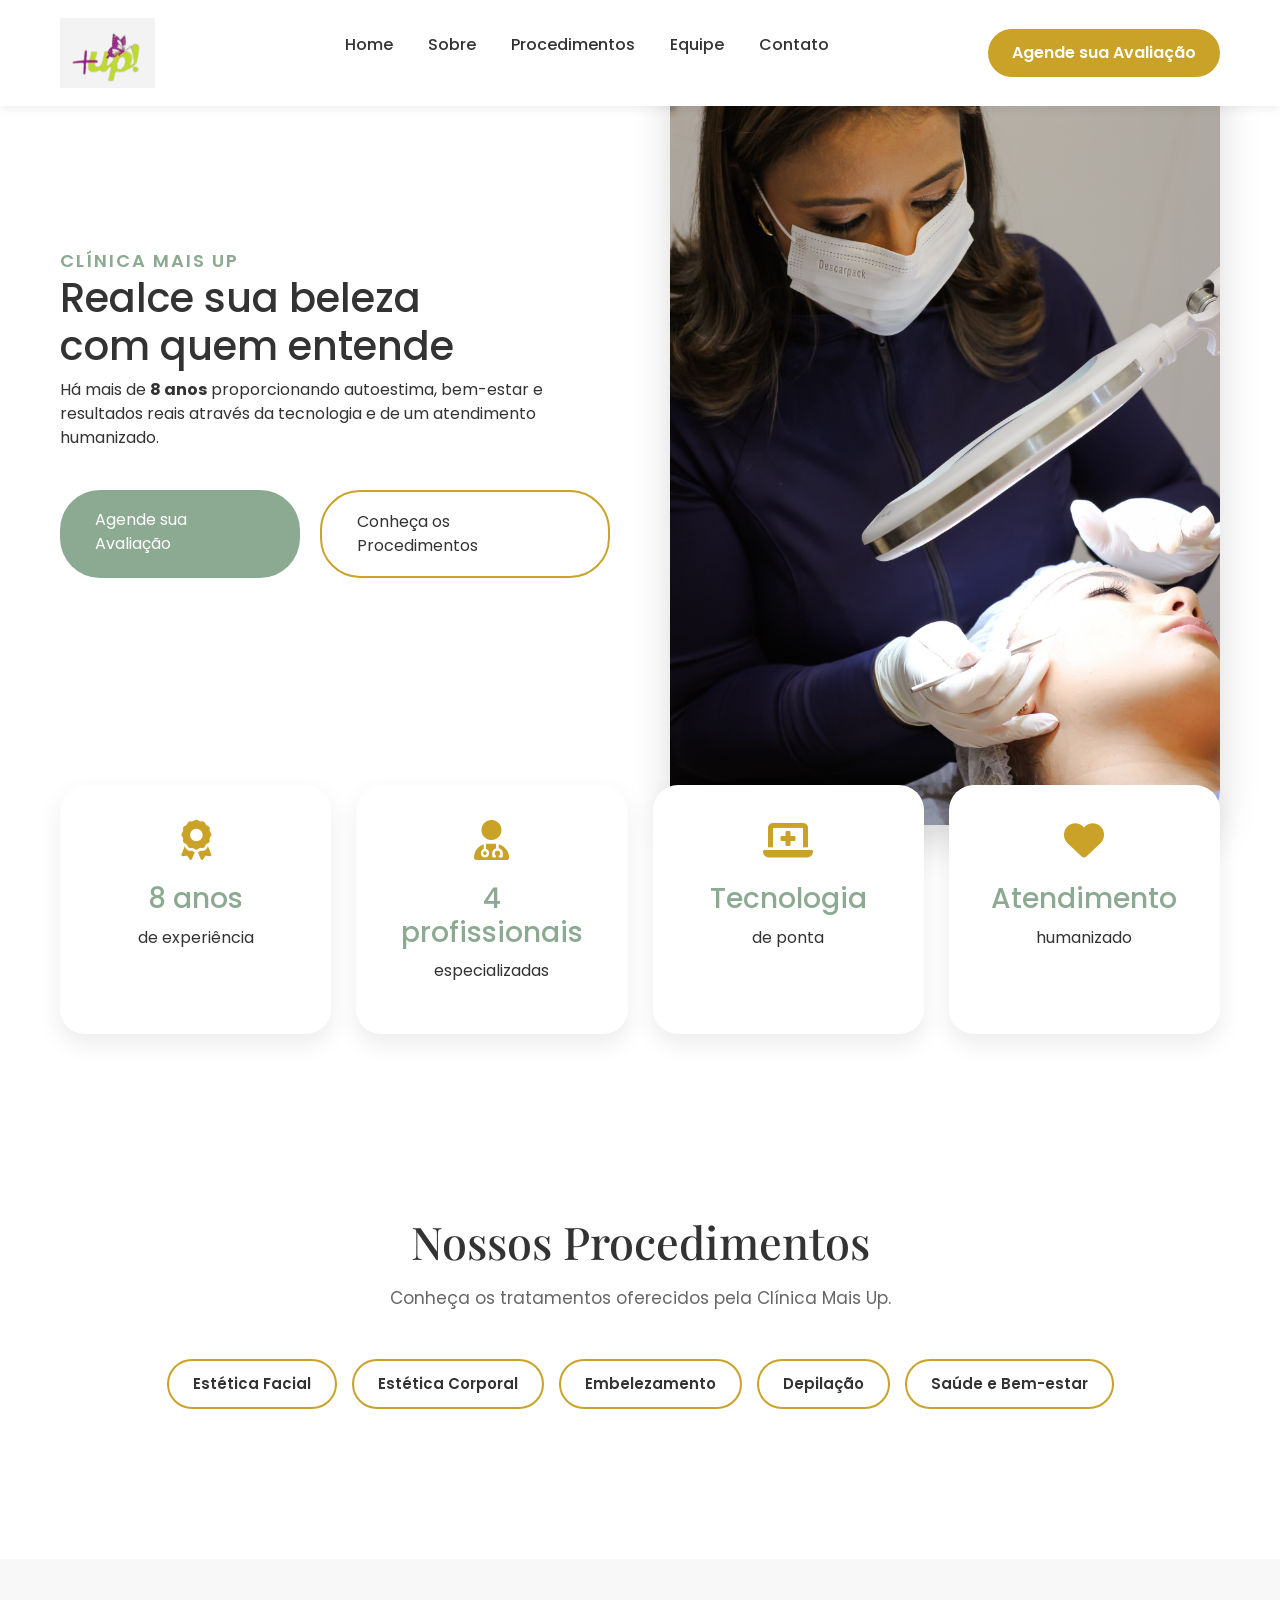
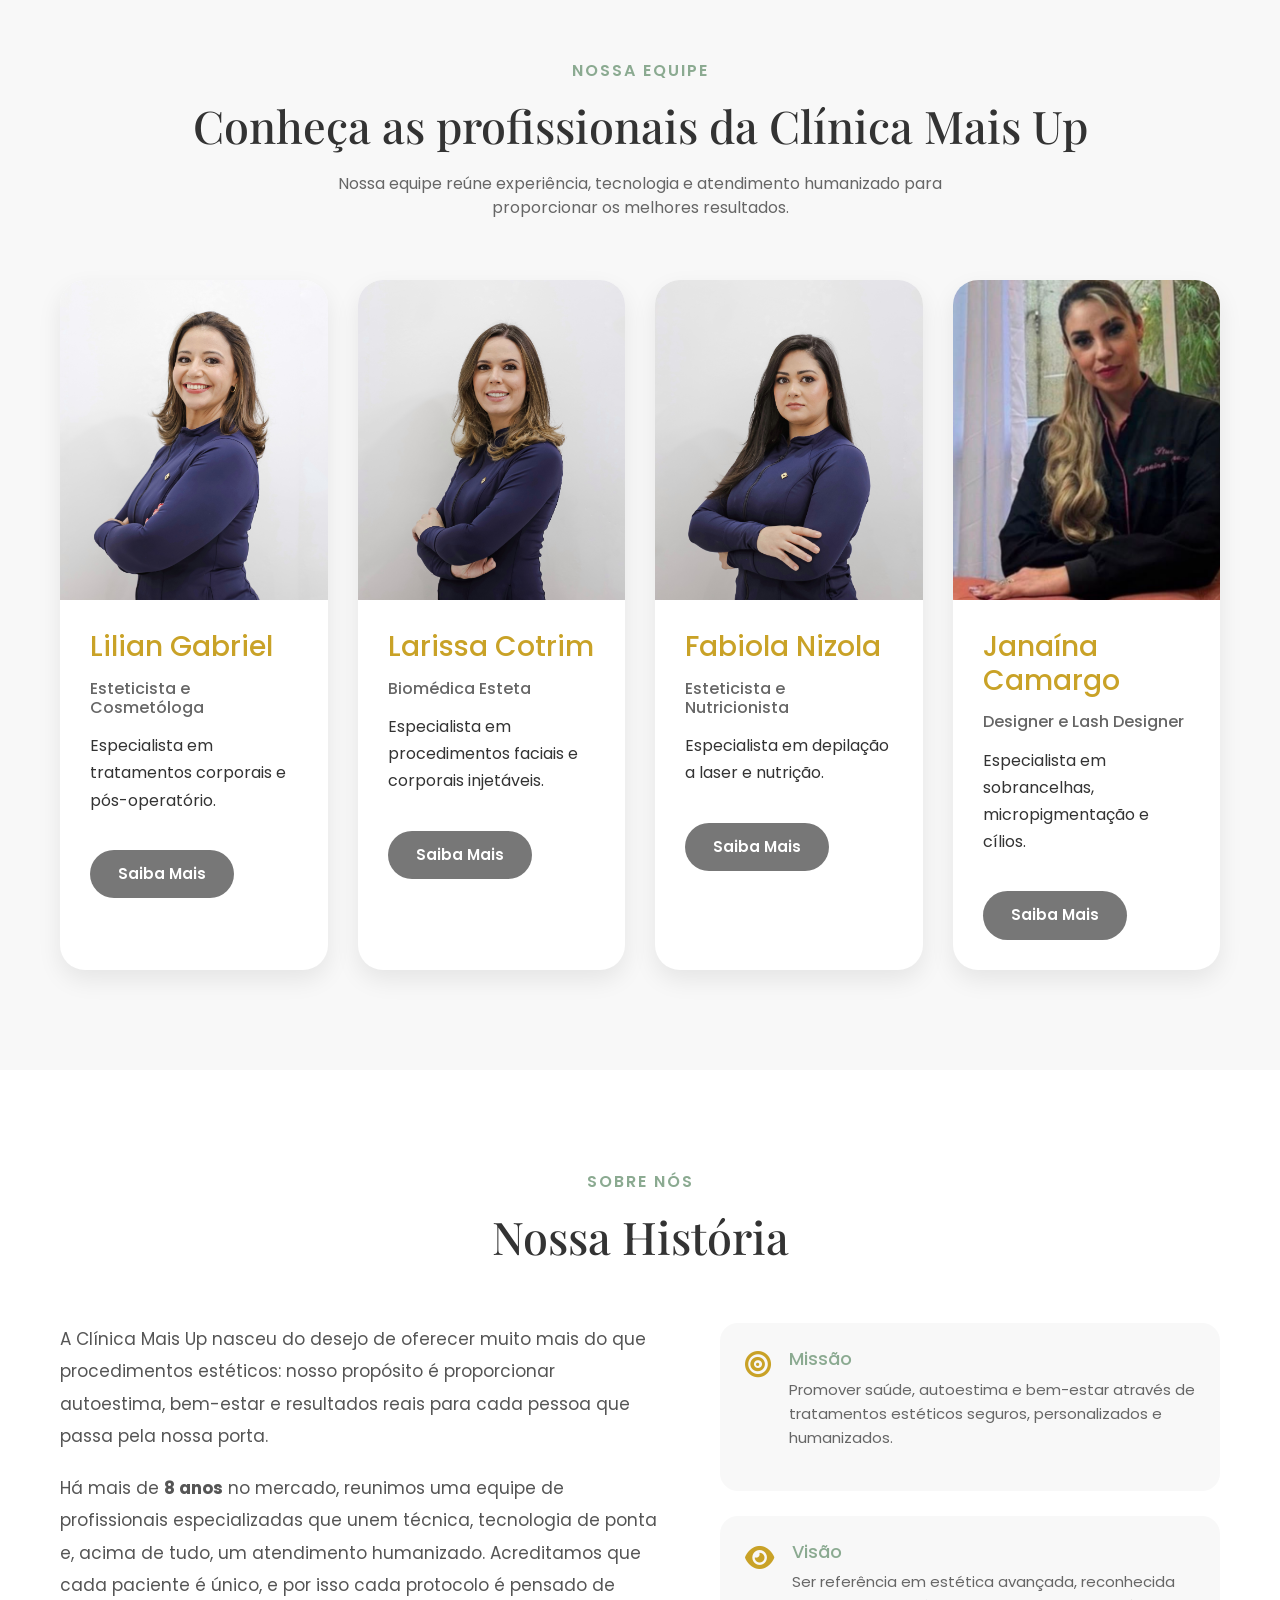
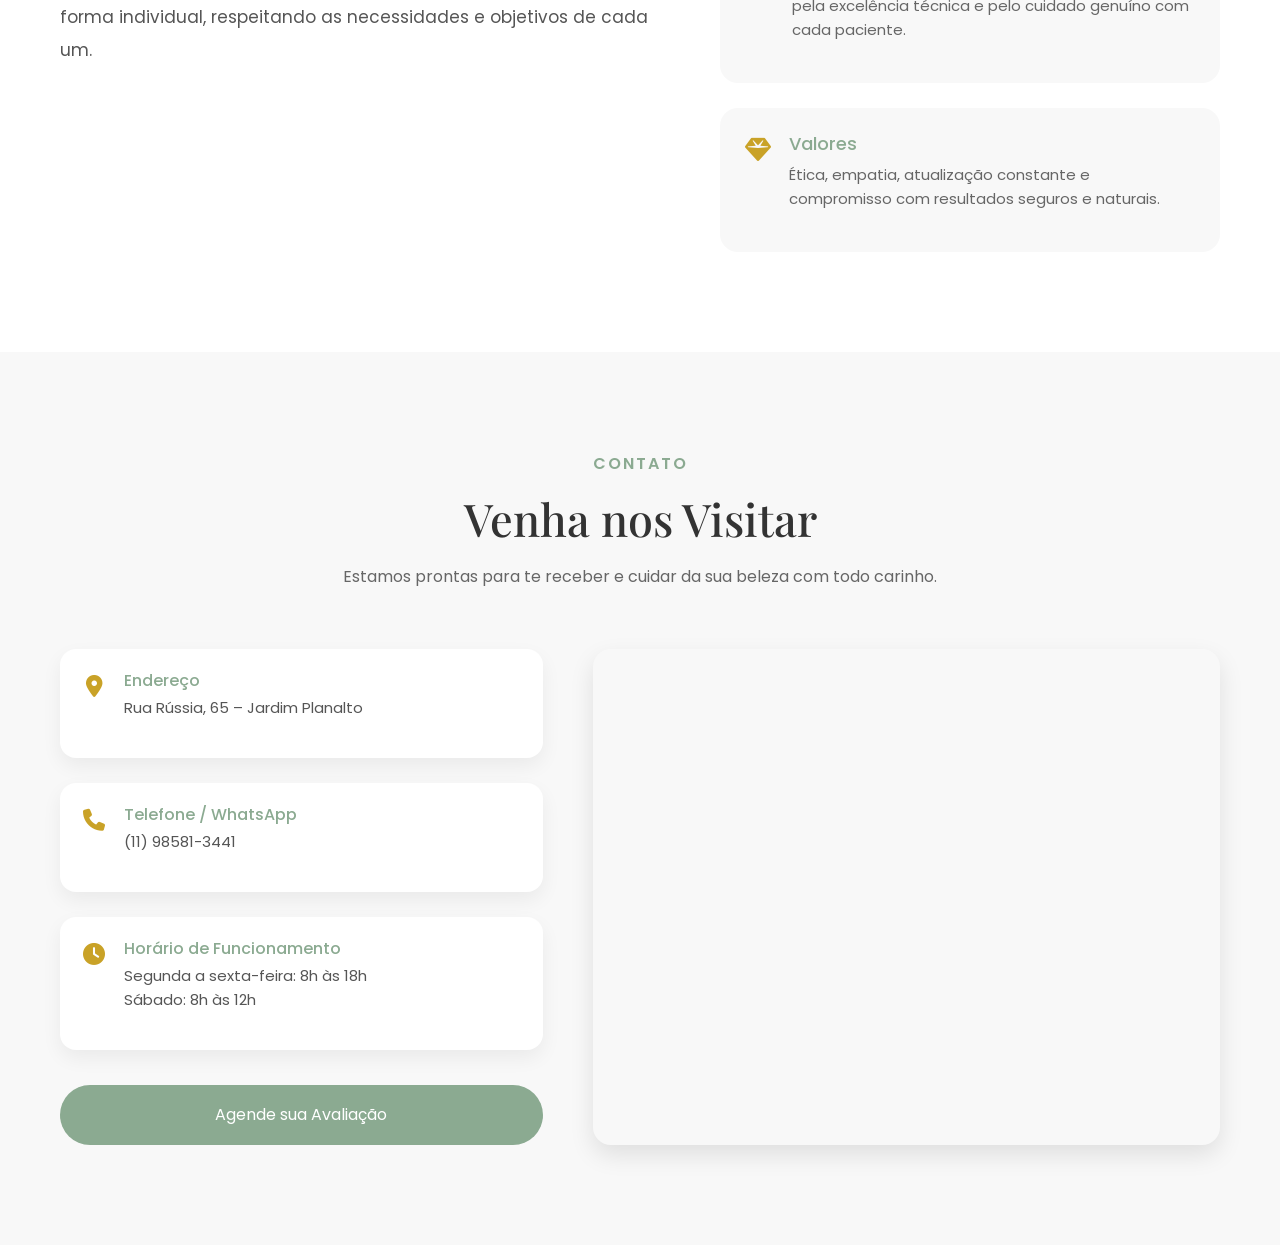
==== commit f7abf948: "Atualiza o site da Clínica Mais Up" ====
--- a/index.html
+++ b/index.html
@@ -22,7 +22,7 @@
         <div class="container">
 
             <a href="#home" class="logo">
-                <img src="assets/img/logo/logo.png" alt="Clínica Mais Up">
+                <img src="assets/img/logo/logo.png" alt="Clínica Mais Up Estética">
             </a>
 
             <nav class="navbar navbar-expand-lg">
@@ -155,51 +155,29 @@
 
 </section>
 
-        <!-- ========================================= -->
-        <!-- PROCEDIMENTOS -->
-        <!-- ========================================= -->
-
-        <section id="procedimentos">
-
-            <div class="container">
-
-                <h2>Nossos Procedimentos</h2>
-
-                <p class="subtitulo">
-                    Conheça alguns dos tratamentos realizados pela Clínica Mais Up para cuidar da sua saúde, autoestima e bem-estar.
-                </p>
-
-                <div class="categorias">
-
-                    <button class="categoria ativa" data-categoria="facial">
-                        Estética Facial
-                    </button>
-
-                    <button class="categoria" data-categoria="corporal">
-                        Estética Corporal
-                    </button>
-
-                    <button class="categoria" data-categoria="embelezamento">
-                        Embelezamento
-                    </button>
-
-                    <button class="categoria" data-categoria="depilacao">
-                        Depilação
-                    </button>
-
-                    <button class="categoria" data-categoria="nutricao">
-                        Nutrição
-                    </button>
-
-                </div>
-
-                <div id="listaProcedimentos" class="cards-procedimentos">
-
-                </div>
-
-            </div>
-
-        </section>
+<!-- ========================================= -->
+<!-- PROCEDIMENTOS -->
+<!-- ========================================= -->
+
+ <section id="procedimentos">
+    <div class="container">         
+        <h2>Nossos Procedimentos</h2>
+
+        <p class="subtitulo">
+            Conheça os tratamentos oferecidos pela Clínica Mais Up.
+        </p>
+
+        <div class="categorias">
+            <button class="categoria-btn" data-filter="Facial">Estética Facial</button>
+            <button class="categoria-btn" data-filter="Corporal">Estética Corporal</button>
+            <button class="categoria-btn" data-filter="Estética & Beleza">Embelezamento</button>
+            <button class="categoria-btn" data-filter="Depilação">Depilação</button>
+            <button class="categoria-btn" data-filter="Saúde & Bem-estar">Saúde e Bem-estar</button>
+        </div>
+
+        <div id="lista-procedimentos" class="procedimentos-grid"></div>
+    </div>
+</section>
 
 <!-- ================= EQUIPE ================= -->
 
@@ -545,7 +523,7 @@
 
             <div class="modal-section">
 
-                <h3>O que é</h3>
+                <h3>Sobre o procedimento</h3>
 
                 <p id="descricaoProcedimento"></p>
 
@@ -589,5 +567,6 @@
     <script src="https://cdn.jsdelivr.net/npm/bootstrap@5.3.7/dist/js/bootstrap.bundle.min.js"></script>
     <script src="js/script.js"></script>
 
+
 </body>
 </html>
--- a/assets/css/style.css
+++ b/assets/css/style.css
@@ -544,23 +544,35 @@
 PROCEDIMENTOS
 ======================================*/
 
+/* ===========================
+   PROCEDIMENTOS
+=========================== */
+
 #procedimentos{
     padding:100px 0;
     text-align:center;
+    background:#fff;
 }
 
 #procedimentos h2{
     font-family:'Playfair Display', serif;
     font-size:45px;
     color:var(--dark);
-}
-
+    margin-bottom:15px;
+}
+
+#procedimentos .section-subtitle,
 #procedimentos .subtitulo{
     max-width:700px;
-    margin:20px auto 40px;
+    margin:0 auto 45px;
     color:#666;
     line-height:1.8;
-}
+    font-size:17px;
+}
+
+/* ===========================
+   CATEGORIAS
+=========================== */
 
 .categorias{
     display:flex;
@@ -570,51 +582,72 @@
     margin-bottom:50px;
 }
 
-.categoria{
+.categoria-btn{
     border:2px solid var(--secondary);
-    background:transparent;
+    background:#fff;
     color:var(--dark);
-    padding:12px 26px;
-    border-radius:40px;
+    padding:12px 24px;
+    border-radius:30px;
     cursor:pointer;
     font-weight:600;
+    font-size:15px;
     font-family:'Poppins', sans-serif;
-    transition:.3s;
-}
-
-.categoria:hover{
+    transition:all .3s ease;
+}
+
+.categoria-btn:hover{
     background:var(--secondary);
-    color:white;
-}
-
-.categoria.ativa{
+    color:#fff;
+    transform:translateY(-2px);
+}
+
+.categoria-btn.active{
     background:var(--secondary);
-    color:white;
-}
-
-.cards-procedimentos{
+    color:#fff;
+    box-shadow:0 6px 15px rgba(0,0,0,.15);
+}
+
+/* ===========================
+   LISTA DE PROCEDIMENTOS
+=========================== */
+
+#lista-procedimentos{
     display:grid;
     grid-template-columns:repeat(3,1fr);
     gap:30px;
     text-align:left;
 }
 
+/* ===========================
+   CARD
+   OBS: a classe usada aqui precisa ser IGUAL à classe
+   que o script.js aplica em cada card (.card-procedimento).
+=========================== */
+
 .card-procedimento{
-    background:white;
+    background:#fff;
+    border:1px solid #f2f2f2;
     border-radius:20px;
     padding:30px;
     box-shadow:0 10px 25px rgba(0,0,0,.08);
-    transition:.3s;
+    transition:all .3s ease;
+    display:flex;
+    flex-direction:column;
+    justify-content:space-between;
+    cursor:pointer;
+    min-height:150px;
 }
 
 .card-procedimento:hover{
-    transform:translateY(-8px);
+    transform:translateY(-8px) scale(1.02);
     box-shadow:0 18px 35px rgba(0,0,0,.15);
+    border-color:var(--secondary);
 }
 
 .card-procedimento h3{
     color:var(--secondary);
-    margin-bottom:12px;
+    font-size:22px;
+    margin-bottom:15px;
 }
 
 .card-procedimento p{
@@ -623,22 +656,118 @@
     margin-bottom:20px;
 }
 
+.card-procedimento .categoria{
+    display:inline-block;
+    margin-bottom:15px;
+    padding:6px 14px;
+    border-radius:20px;
+    background:#fdeef3;
+    color:var(--secondary);
+    font-size:13px;
+    font-weight:600;
+}
+
+.card-procedimento ul{
+    margin:15px 0;
+    padding-left:18px;
+    color:#666;
+}
+
+.card-procedimento li{
+    margin-bottom:6px;
+}
+
+.card-procedimento .ver-mais{
+    display:block;
+    margin-top:20px;
+    font-size:14px;
+    font-style:italic;
+    color:#999;
+}
+
+/* ===========================
+   BOTÃO DO CARD
+=========================== */
+
+.card-procedimento .btn-procedimento{
+    display:inline-block;
+    margin-top:20px;
+    padding:12px 22px;
+    background:var(--secondary);
+    color:#fff;
+    text-decoration:none;
+    border-radius:30px;
+    font-weight:600;
+    text-align:center;
+    transition:.3s;
+}
+
+.card-procedimento .btn-procedimento:hover{
+    filter:brightness(.95);
+    transform:translateY(-2px);
+}
+
+/* ===========================
+   SEM RESULTADOS
+=========================== */
+
 .sem-procedimentos{
     grid-column:1/-1;
     text-align:center;
     color:#777;
-}
+    font-size:18px;
+    padding:40px 0;
+}
+
+/* ===========================
+   RESPONSIVIDADE
+=========================== */
 
 @media(max-width:992px){
-    .cards-procedimentos{
+
+    #lista-procedimentos{
         grid-template-columns:repeat(2,1fr);
     }
+
+    #procedimentos h2{
+        font-size:38px;
+    }
+
+}
+
+@media(max-width:768px){
+
+    .categorias{
+        gap:10px;
+    }
+
+    .categoria-btn{
+        font-size:14px;
+        padding:10px 18px;
+    }
+
 }
 
 @media(max-width:600px){
-    .cards-procedimentos{
+
+    #lista-procedimentos{
         grid-template-columns:1fr;
     }
+
+    #procedimentos{
+        padding:70px 0;
+    }
+
+    #procedimentos h2{
+        font-size:32px;
+    }
+
+    #procedimentos .section-subtitle,
+    #procedimentos .subtitulo{
+        font-size:15px;
+        padding:0 15px;
+    }
+
 }
 
 /*=====================================
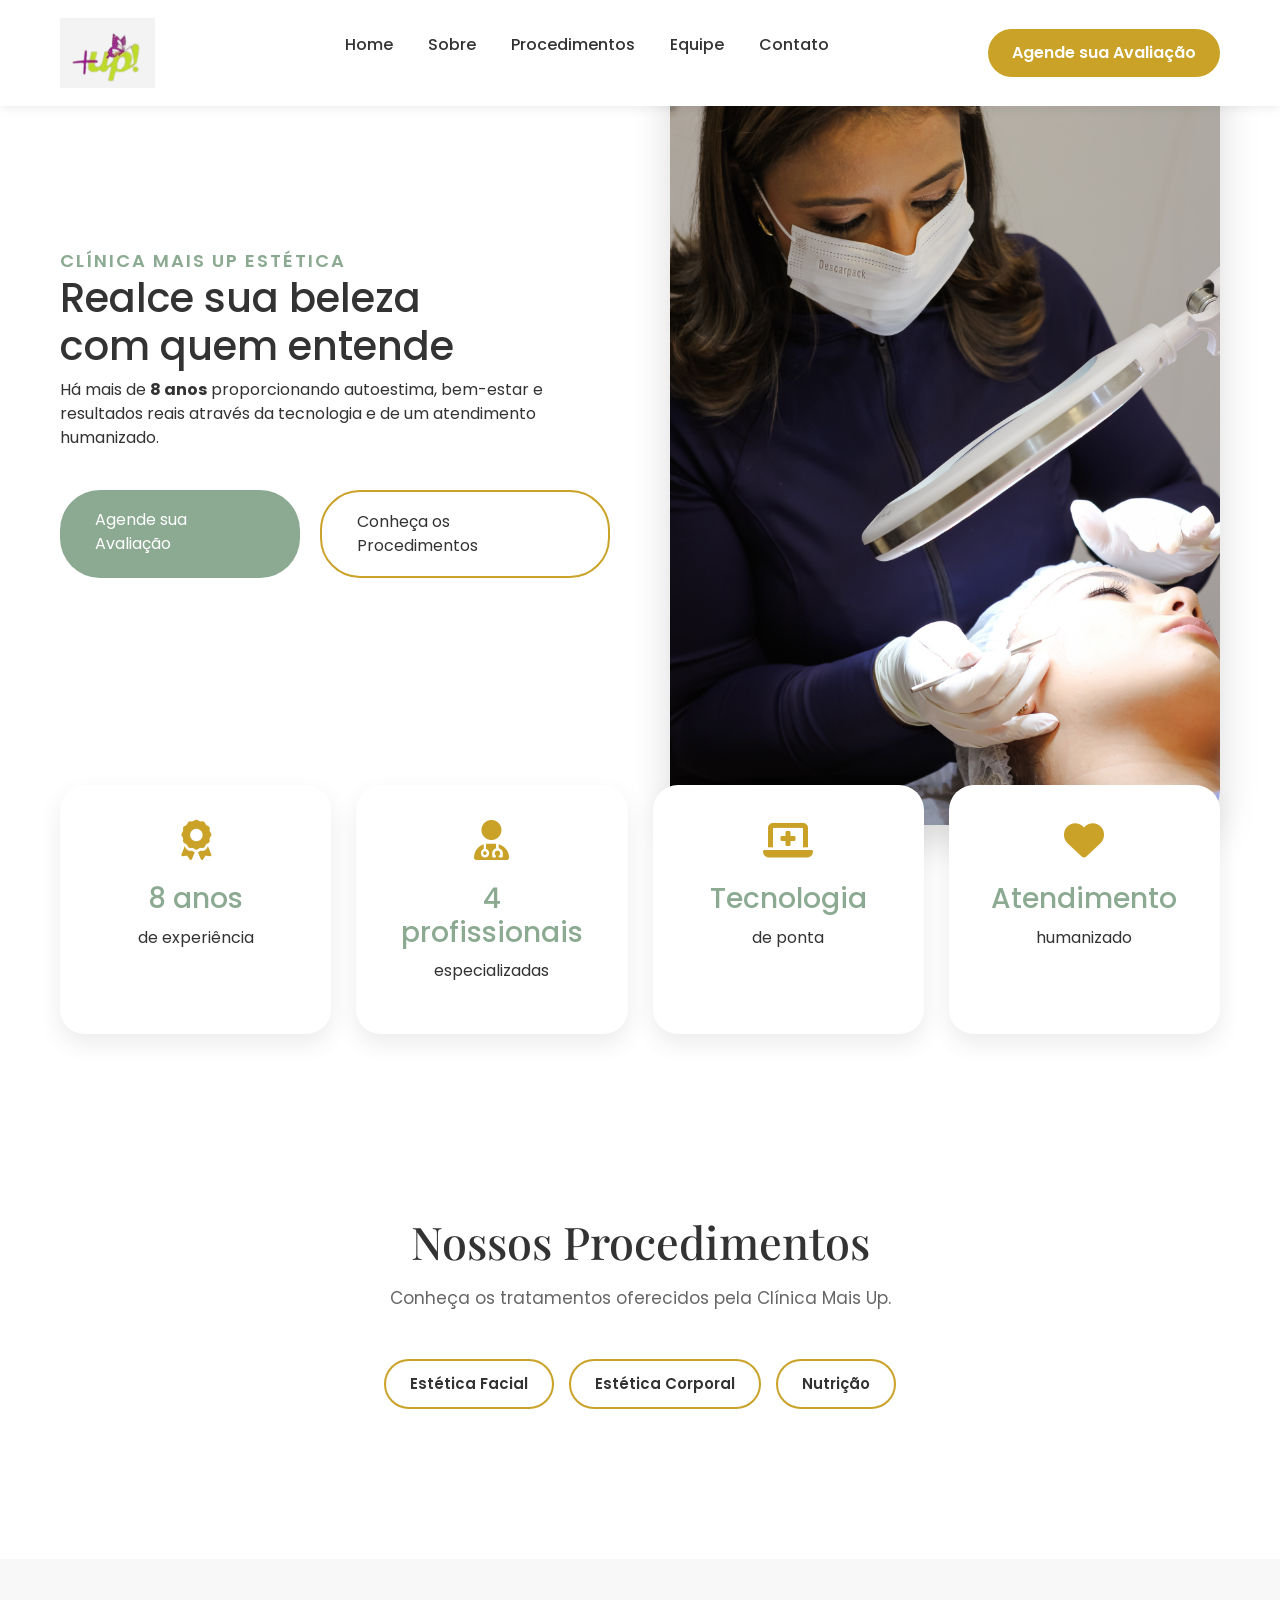
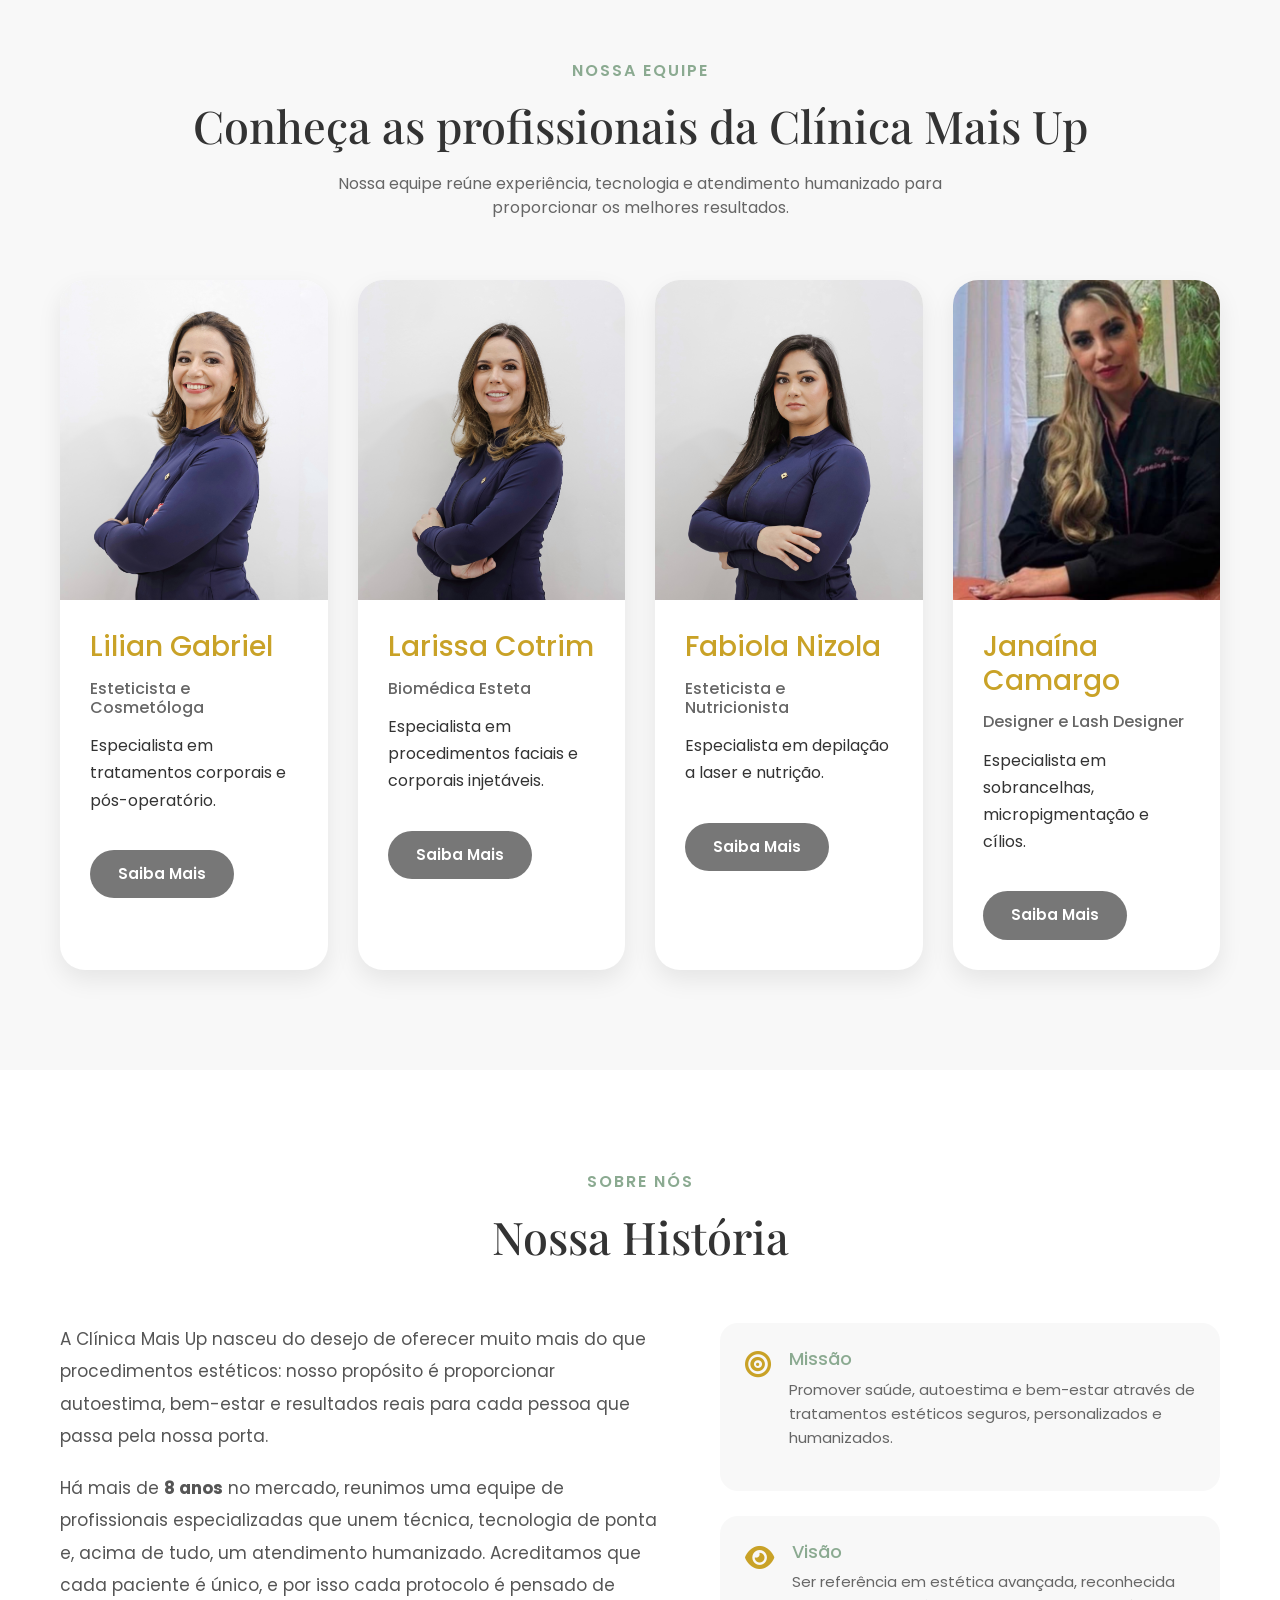
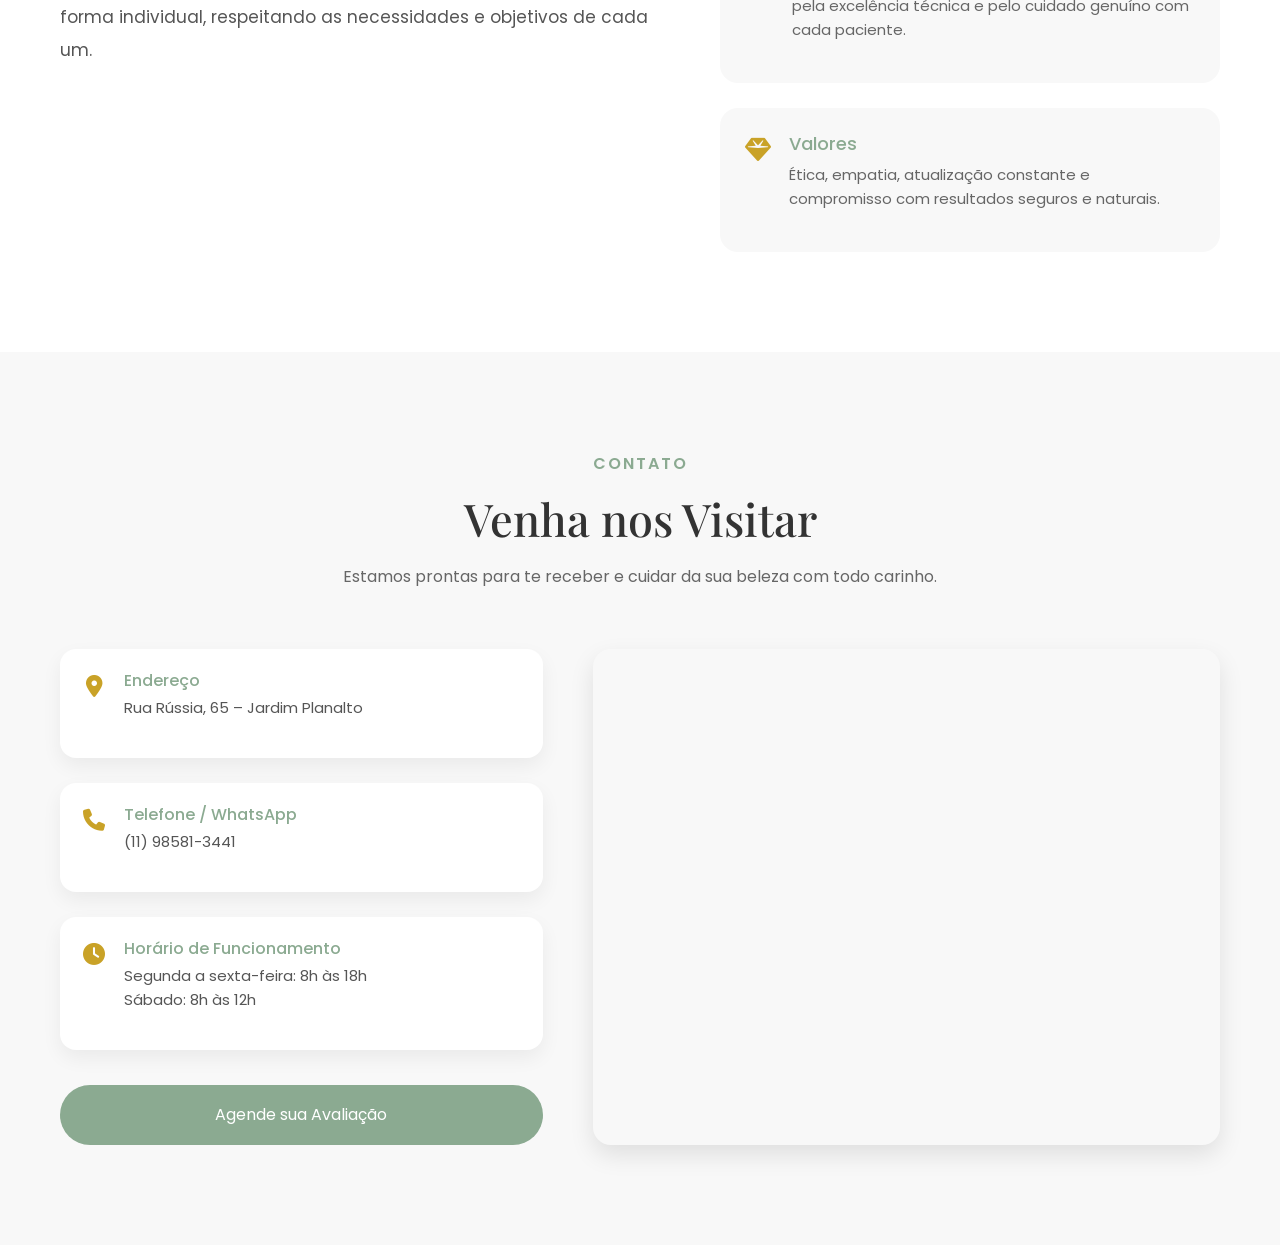
==== commit 7a6438bc: "Descrição da alteração" ====
--- a/index.html
+++ b/index.html
@@ -3,7 +3,7 @@
 <head>
     <meta charset="UTF-8">
     <meta name="viewport" content="width=device-width, initial-scale=1.0">
-    <title>Clínica Mais Up | Estética Avançada</title>
+    <title>Clínica Mais Up Estética | Estética Avançada</title>
 
     <link rel="preconnect" href="https://fonts.googleapis.com">
     <link rel="preconnect" href="https://fonts.gstatic.com" crossorigin>
@@ -55,7 +55,7 @@
         <div class="hero-text">
 
             <span class="hero-subtitle">
-                CLÍNICA MAIS UP
+                CLÍNICA MAIS UP ESTÉTICA
             </span>
 
             <h1>
@@ -170,9 +170,7 @@
         <div class="categorias">
             <button class="categoria-btn" data-filter="Facial">Estética Facial</button>
             <button class="categoria-btn" data-filter="Corporal">Estética Corporal</button>
-            <button class="categoria-btn" data-filter="Estética & Beleza">Embelezamento</button>
-            <button class="categoria-btn" data-filter="Depilação">Depilação</button>
-            <button class="categoria-btn" data-filter="Saúde & Bem-estar">Saúde e Bem-estar</button>
+            <button class="categoria-btn" data-filter="Nutrição">Nutrição</button>
         </div>
 
         <div id="lista-procedimentos" class="procedimentos-grid"></div>
@@ -545,6 +543,22 @@
 
             </div>
 
+            <div class="modal-section" id="tiposProcedimentoSection" style="display:none;">
+
+                <h3>Tipos Disponíveis</h3>
+
+                <div id="tiposProcedimento"></div>
+
+            </div>
+
+            <div class="modal-section" id="areasProcedimentoSection" style="display:none;">
+
+                <h3>Onde Pode Ser Aplicado</h3>
+
+                <div id="areasProcedimento"></div>
+
+            </div>
+
             <a
                 id="btnWhatsappProcedimento"
                 class="btn-whatsapp"
--- a/assets/css/style.css
+++ b/assets/css/style.css
@@ -484,6 +484,77 @@
     color:#555;
 }
 
+/* ===========================
+   TIPOS DISPONÍVEIS (subtipos de um procedimento,
+   ex.: Massagem -> Modeladora / Relaxante)
+=========================== */
+
+.subtipo-item{
+    text-align:left;
+    background:#FBF3DD;
+    border-radius:14px;
+    padding:18px 20px;
+    margin-bottom:15px;
+}
+
+.subtipo-item:last-child{
+    margin-bottom:0;
+}
+
+.subtipo-item h4{
+    color:var(--secondary);
+    font-size:17px;
+    margin-bottom:8px;
+}
+
+.subtipo-item p{
+    color:#555;
+    line-height:1.7;
+    font-size:15px;
+}
+
+/* ===========================
+   ONDE PODE SER APLICADO (benefícios por área,
+   ex.: Criolipólise -> Corporal / Facial)
+=========================== */
+
+.area-item{
+    text-align:left;
+    background:#F2F7F3;
+    border-left:4px solid var(--primary);
+    border-radius:10px;
+    padding:16px 20px;
+    margin-bottom:15px;
+}
+
+.area-item:last-child{
+    margin-bottom:0;
+}
+
+.area-item h4{
+    color:var(--primary);
+    font-size:17px;
+    margin-bottom:10px;
+}
+
+.area-item .area-exemplo{
+    color:#777;
+    font-weight:400;
+    font-size:14px;
+}
+
+.area-item ul{
+    padding-left:18px;
+    list-style:disc;
+}
+
+.area-item li{
+    color:#555;
+    line-height:1.6;
+    font-size:15px;
+    margin-bottom:4px;
+}
+
 .btn-whatsapp{
     display:block;
     width:320px;
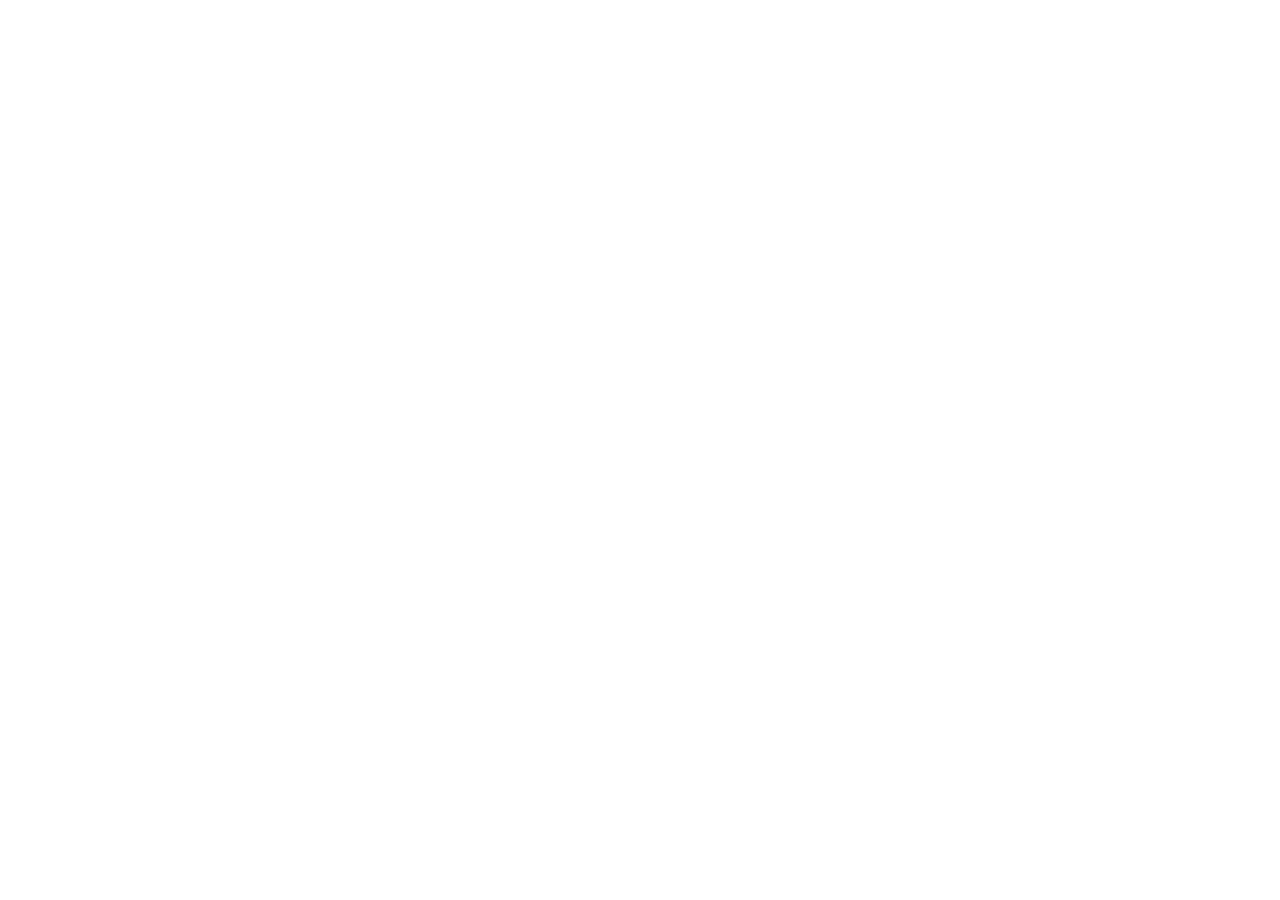
==== commit 3523361b: "Remove pasta duplicada ClinicaMaisUpSite/ClinicaMaisUpSite" ====
--- a/index.html
+++ b/index.html
@@ -1,586 +1,22 @@
-<!DOCTYPE html>
-<html lang="pt-BR">
-<head>
-    <meta charset="UTF-8">
-    <meta name="viewport" content="width=device-width, initial-scale=1.0">
-    <title>Clínica Mais Up Estética | Estética Avançada</title>
-
-    <link rel="preconnect" href="https://fonts.googleapis.com">
-    <link rel="preconnect" href="https://fonts.gstatic.com" crossorigin>
-    <link href="https://fonts.googleapis.com/css2?family=Playfair+Display:wght@500;600;700&family=Poppins:wght@300;400;500;600&display=swap" rel="stylesheet">
-
-    <link href="https://cdn.jsdelivr.net/npm/bootstrap@5.3.7/dist/css/bootstrap.min.css" rel="stylesheet">
-    <link rel="stylesheet" href="https://cdnjs.cloudflare.com/ajax/libs/font-awesome/6.7.2/css/all.min.css">
-
-    <link rel="stylesheet" href="assets/css/style.css">
-    <link rel="stylesheet" href="assets/css/responsive.css">
-</head>
-<body>
-
-    <!-- ===== HEADER ===== -->
-    <header class="header">
-        <div class="container">
-
-            <a href="#home" class="logo">
-                <img src="assets/img/logo/logo.png" alt="Clínica Mais Up Estética">
-            </a>
-
-            <nav class="navbar navbar-expand-lg">
-                <ul class="nav-links">
-                    <li><a href="#home">Home</a></li>
-                    <li><a href="#sobre">Sobre</a></li>
-                    <li><a href="#procedimentos">Procedimentos</a></li>
-                    <li><a href="#equipe">Equipe</a></li>
-                    <li><a href="#contato">Contato</a></li>
-                </ul>
-            </nav>
-
-            <a href="https://wa.me/5511985813441"
-               target="_blank"
-               class="btn-header">
-                Agende sua Avaliação
-            </a>
-
-        </div>
-    </header>
-
-    <!-- ===== CONTEÚDO ===== -->
-    <main>
-
-        <section id="home">
-                <div class="container hero-content">
-
-        <!-- Texto -->
-
-        <div class="hero-text">
-
-            <span class="hero-subtitle">
-                CLÍNICA MAIS UP ESTÉTICA
-            </span>
-
-            <h1>
-                Realce sua beleza
-                <br>
-                <span>com quem entende</span>
-            </h1>
-
-            <p>
-
-                Há mais de <strong>8 anos</strong> proporcionando autoestima,
-                bem-estar e resultados reais através da tecnologia e
-                de um atendimento humanizado.
-
-            </p>
-
-            <div class="hero-buttons">
-
-                <a href="https://wa.me/5511985813441"
-                   target="_blank"
-                   class="btn-primary">
-
-                    Agende sua Avaliação
-
-                </a>
-
-                <a href="#procedimentos"
-                   class="btn-secondary">
-
-                    Conheça os Procedimentos
-
-                </a>
-
-            </div>
-
-        </div>
-
-        <!-- Imagem -->
-
-        <div class="hero-image">
-
-            <img src="assets/img/banner/ilustracao.jpg"
-                 alt="Clínica Mais Up">
-
-        </div>
-
-    </div>
-        </section>
-
-        <!-- ================= DIFERENCIAIS ================= -->
-
-<section class="highlights">
-
-    <div class="container cards">
-
-        <div class="card-highlight">
-
-            <i class="fa-solid fa-award"></i>
-
-            <h3>8 anos</h3>
-
-            <p>de experiência</p>
-
-        </div>
-
-        <div class="card-highlight">
-
-            <i class="fa-solid fa-user-doctor"></i>
-
-            <h3>4 profissionais</h3>
-
-            <p>especializadas</p>
-
-        </div>
-
-        <div class="card-highlight">
-
-            <i class="fa-solid fa-laptop-medical"></i>
-
-            <h3>Tecnologia</h3>
-
-            <p>de ponta</p>
-
-        </div>
-
-        <div class="card-highlight">
-
-            <i class="fa-solid fa-heart"></i>
-
-            <h3>Atendimento</h3>
-
-            <p>humanizado</p>
-
-        </div>
-
-    </div>
-
-</section>
-
-<!-- ========================================= -->
-<!-- PROCEDIMENTOS -->
-<!-- ========================================= -->
-
- <section id="procedimentos">
-    <div class="container">         
-        <h2>Nossos Procedimentos</h2>
-
-        <p class="subtitulo">
-            Conheça os tratamentos oferecidos pela Clínica Mais Up.
-        </p>
-
-        <div class="categorias">
-            <button class="categoria-btn" data-filter="Facial">Estética Facial</button>
-            <button class="categoria-btn" data-filter="Corporal">Estética Corporal</button>
-            <button class="categoria-btn" data-filter="Nutrição">Nutrição</button>
-        </div>
-
-        <div id="lista-procedimentos" class="procedimentos-grid"></div>
-    </div>
-</section>
-
-<!-- ================= EQUIPE ================= -->
-
-<section class="team" id="equipe">
-
-    <div class="container">
-
-        <div class="section-title">
-
-            <span>NOSSA EQUIPE</span>
-
-            <h2>
-                Conheça as profissionais
-                da Clínica Mais Up
-            </h2>
-
-            <p>
-
-                Nossa equipe reúne experiência,
-                tecnologia e atendimento humanizado
-                para proporcionar os melhores resultados.
-
-            </p>
-
-        </div>
-
-        <div class="team-grid">
-
-            <!-- Lilian -->
-
-            <div class="team-card">
-
-                <img src="assets/img/equipe/lilian.jpg" alt="Lilian Gabriel">
-
-                <div class="team-info">
-
-                    <h3>Lilian Gabriel</h3>
-
-                    <h4>Esteticista e Cosmetóloga</h4>
-
-                    <p>
-
-                        Especialista em tratamentos
-                        corporais e pós-operatório.
-
-                    </p>
-
-                   <button class="btn-saiba"
-                    onclick="abrirModal('lilian')">
-
-Saiba Mais
-
-</button>
-
-                </div>
-
-            </div>
-
-            <!-- Larissa -->
-
-            <div class="team-card">
-
-                <img src="assets/img/equipe/larissa.jpg" alt="Larissa Cotrim">
-
-                <div class="team-info">
-
-                    <h3>Larissa Cotrim</h3>
-
-                    <h4>Biomédica Esteta</h4>
-
-                    <p>
-
-                        Especialista em procedimentos
-                        faciais e corporais injetáveis.
-
-                    </p>
-
-                   <button class="btn-saiba"
-                    onclick="abrirModal('larissa')">
-
-Saiba Mais
-
-</button>
-
-                </div>
-
-            </div>
-
-            <!-- Fabiola -->
-
-            <div class="team-card">
-
-                <img src="assets/img/equipe/fabiola.jpg" alt="Fabiola Nizola">
-
-                <div class="team-info">
-
-                    <h3>Fabiola Nizola</h3>
-
-                    <h4>Esteticista e Nutricionista</h4>
-
-                    <p>
-
-                        Especialista em depilação
-                        a laser e nutrição.
-
-                    </p>
-
-
-                    <button class="btn-saiba"
-                     onclick="abrirModal('fabiola')">
-
-                    Saiba Mais
-
-                    </button>
-
-                </div>
-
-            </div>
-
-            <!-- Janaína -->
-
-            <div class="team-card">
-
-                <img src="assets/img/equipe/janaina.jpeg" alt="Janaína Camargo">
-
-                <div class="team-info">
-
-                    <h3>Janaína Camargo</h3>
-
-                    <h4>Designer e Lash Designer</h4>
-
-                    <p>
-
-                        Especialista em sobrancelhas,
-                        micropigmentação e cílios.
-
-                    </p>
-
-                    <button class="btn-saiba"
-                    onclick="abrirModal('janaina')">
-
-                    Saiba Mais
-
-                    </button>
-
-                </div>
-
-            </div>
-
-        </div>
-
-    </div>
-
-</section>
-
-        <section id="sobre" class="sobre">
-
-            <div class="container">
-
-                <div class="section-title">
-                    <span>SOBRE NÓS</span>
-                    <h2>Nossa História</h2>
-                </div>
-
-                <div class="sobre-content">
-
-                    <div class="sobre-texto">
-
-                        <p>
-                            A Clínica Mais Up nasceu do desejo de oferecer muito mais do que
-                            procedimentos estéticos: nosso propósito é proporcionar autoestima,
-                            bem-estar e resultados reais para cada pessoa que passa pela nossa porta.
-                        </p>
-
-                        <p>
-                            Há mais de <strong>8 anos</strong> no mercado, reunimos uma equipe de
-                            profissionais especializadas que unem técnica, tecnologia de ponta e,
-                            acima de tudo, um atendimento humanizado. Acreditamos que cada paciente
-                            é único, e por isso cada protocolo é pensado de forma individual, respeitando
-                            as necessidades e objetivos de cada um.
-                        </p>
-
-                    </div>
-
-                    <div class="sobre-valores">
-
-                        <div class="valor-item">
-                            <i class="fa-solid fa-bullseye"></i>
-                            <div>
-                                <h4>Missão</h4>
-                                <p>Promover saúde, autoestima e bem-estar através de tratamentos estéticos seguros, personalizados e humanizados.</p>
-                            </div>
-                        </div>
-
-                        <div class="valor-item">
-                            <i class="fa-solid fa-eye"></i>
-                            <div>
-                                <h4>Visão</h4>
-                                <p>Ser referência em estética avançada, reconhecida pela excelência técnica e pelo cuidado genuíno com cada paciente.</p>
-                            </div>
-                        </div>
-
-                        <div class="valor-item">
-                            <i class="fa-solid fa-gem"></i>
-                            <div>
-                                <h4>Valores</h4>
-                                <p>Ética, empatia, atualização constante e compromisso com resultados seguros e naturais.</p>
-                            </div>
-                        </div>
-
-                    </div>
-
-                </div>
-
-            </div>
-
-        </section>
-
-        <section id="contato" class="contato">
-
-            <div class="container">
-
-                <div class="section-title">
-                    <span>CONTATO</span>
-                    <h2>Venha nos Visitar</h2>
-                    <p>Estamos prontas para te receber e cuidar da sua beleza com todo carinho.</p>
-                </div>
-
-                <div class="contato-content">
-
-                    <div class="contato-info">
-
-                        <div class="info-item">
-                            <i class="fa-solid fa-location-dot"></i>
-                            <div>
-                                <h4>Endereço</h4>
-                                <p>Rua Rússia, 65 – Jardim Planalto</p>
-                            </div>
-                        </div>
-
-                        <div class="info-item">
-                            <i class="fa-solid fa-phone"></i>
-                            <div>
-                                <h4>Telefone / WhatsApp</h4>
-                                <p><a href="https://wa.me/5511985813441" target="_blank">(11) 98581-3441</a></p>
-                            </div>
-                        </div>
-
-                        <div class="info-item">
-                            <i class="fa-solid fa-clock"></i>
-                            <div>
-                                <h4>Horário de Funcionamento</h4>
-                                <p>
-                                    Segunda a sexta-feira: 8h às 18h<br>
-                                    Sábado: 8h às 12h
-                                </p>
-                            </div>
-                        </div>
-
-                        <a href="https://wa.me/5511985813441" target="_blank" class="btn-primary">
-                            Agende sua Avaliação
-                        </a>
-
-                    </div>
-
-                    <div class="contato-mapa">
-                        <iframe
-                            src="https://www.google.com/maps?q=Rua+R%C3%BAssia,+65,+Jardim+Planalto&output=embed"
-                            width="100%"
-                            height="100%"
-                            style="border:0;"
-                            allowfullscreen=""
-                            loading="lazy">
-                        </iframe>
-                    </div>
-
-                </div>
-
-            </div>
-
-        </section>
-
-    </main>
-
-    <!-- Modal Profissionais -->
-    <div id="modalProfissional" class="modal">
-
-        <div class="modal-content">
-
-            <span class="fechar" onclick="fecharModal()">&times;</span>
-
-            <h2 id="modalNome"></h2>
-
-            <p id="modalCargo" class="cargo-modal"></p>
-
-            <hr>
-
-            <div class="modal-section">
-                <h3>Formação</h3>
-                <p id="modalFormacao"></p>
-            </div>
-
-            <div class="modal-section">
-                <h3>Sobre</h3>
-                <p id="modalSobre"></p>
-            </div>
-
-            <div class="modal-section">
-                <h3>Especialidades</h3>
-                <ul id="modalEspecialidades"></ul>
-            </div>
-
-            <div class="modal-section">
-                <h3>Missão</h3>
-                <p id="modalMissao"></p>
-            </div>
-
-            <a
-                id="btnWhatsapp"
-                class="btn-whatsapp"
-                target="_blank">
-                Agendar pelo WhatsApp
-            </a>
-
-        </div>
-
-    </div>
-    <!-- ================= FIM MODAL PROFISSIONAIS ================= -->
-
-    <!-- ========================================= -->
-    <!-- MODAL PROCEDIMENTOS -->
-    <!-- ========================================= -->
-
-    <div id="modalProcedimento" class="modal">
-
-        <div class="modal-content">
-
-            <span class="fechar" onclick="fecharModalProcedimento()">&times;</span>
-
-            <h2 id="tituloProcedimento"></h2>
-
-            <hr>
-
-            <div class="modal-section">
-
-                <h3>Sobre o procedimento</h3>
-
-                <p id="descricaoProcedimento"></p>
-
-            </div>
-
-            <div class="modal-section">
-
-                <h3>Benefícios</h3>
-
-                <ul id="beneficiosProcedimento"></ul>
-
-            </div>
-
-            <div class="modal-section">
-
-                <h3>Indicações</h3>
-
-                <p id="indicacoesProcedimento"></p>
-
-            </div>
-
-            <div class="modal-section" id="tiposProcedimentoSection" style="display:none;">
-
-                <h3>Tipos Disponíveis</h3>
-
-                <div id="tiposProcedimento"></div>
-
-            </div>
-
-            <div class="modal-section" id="areasProcedimentoSection" style="display:none;">
-
-                <h3>Onde Pode Ser Aplicado</h3>
-
-                <div id="areasProcedimento"></div>
-
-            </div>
-
-            <a
-                id="btnWhatsappProcedimento"
-                class="btn-whatsapp"
-                target="_blank">
-
-                Agendar pelo WhatsApp
-
-            </a>
-
-        </div>
-
-    </div>
-    <!-- ================= FIM MODAL PROCEDIMENTOS ================= -->
-
-    <!-- ===== RODAPÉ ===== -->
-    <footer>
-    </footer>
-
-    <!-- Scripts -->
-    <script src="https://cdn.jsdelivr.net/npm/bootstrap@5.3.7/dist/js/bootstrap.bundle.min.js"></script>
-    <script src="js/script.js"></script>
-
-
-</body>
-</html>+<!doctype html>
+<html lang="pt-BR">
+  <head>
+    <meta charset="UTF-8" />
+    <link rel="icon" type="image/svg+xml" href="/vite.svg" />
+    <meta name="viewport" content="width=device-width, initial-scale=1.0" />
+    <title>Clínica Mais Up — Mais que estética, cuidado com propósito</title>
+    <meta name="description" content="A Mais Up promete olhar para você antes de olhar para o procedimento. Uma clínica de estética que nasceu de uma experiência de cuidado e foi reconstruída com coragem." />
+    <meta property="og:title" content="Clínica Mais Up — Mais que estética, cuidado com propósito" />
+    <meta property="og:description" content="A Mais Up promete olhar para você antes de olhar para o procedimento. Beleza que nasce do cuidado certo." />
+    <meta property="og:image" content="https://bolt.new/static/og_default.png" />
+    <meta name="twitter:card" content="summary_large_image" />
+    <meta name="twitter:image" content="https://bolt.new/static/og_default.png" />
+    <link rel="preconnect" href="https://fonts.googleapis.com" />
+    <link rel="preconnect" href="https://fonts.gstatic.com" crossorigin />
+    <link href="https://fonts.googleapis.com/css2?family=Playfair+Display:ital,wght@0,400;0,500;0,600;0,700;1,400;1,500&family=Poppins:wght@300;400;500;600;700&display=swap" rel="stylesheet" />
+  </head>
+  <body>
+    <div id="root"></div>
+    <script type="module" src="/src/main.tsx"></script>
+  </body>
+</html>
